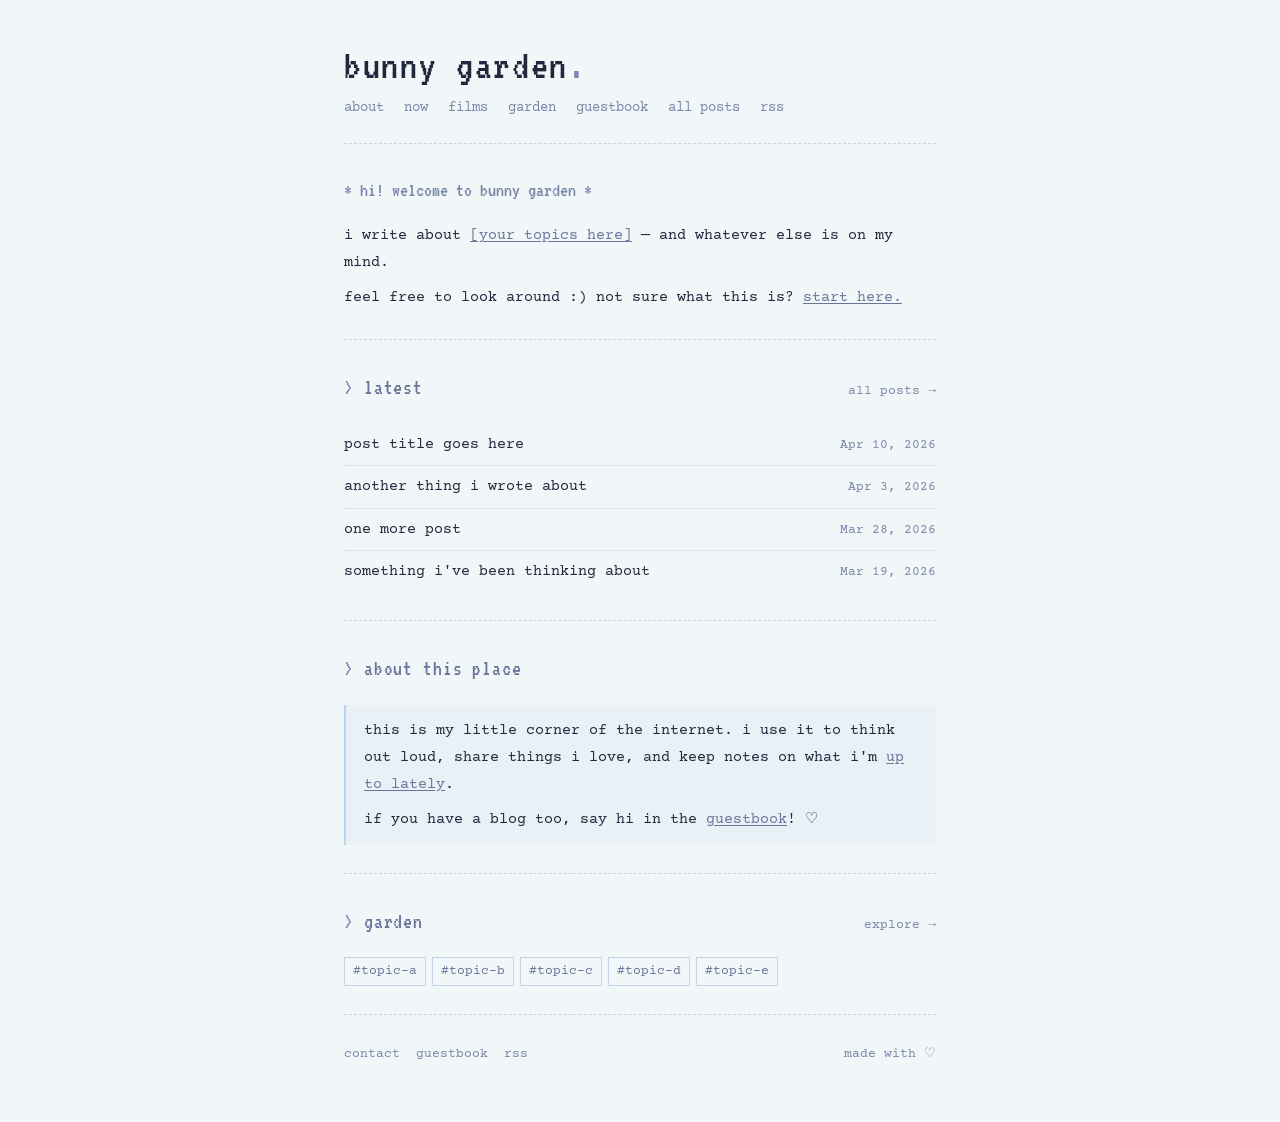
==== index.html @ 33ed7b6c "Add files via upload" ====
<!DOCTYPE html>
<html lang="en">
<head>
  <meta charset="UTF-8">
  <meta name="viewport" content="width=device-width, initial-scale=1.0">
  <title>bunny garden</title>
  <link rel="preconnect" href="https://fonts.googleapis.com">
  <link rel="preconnect" href="https://fonts.gstatic.com" crossorigin>
  <link href="https://fonts.googleapis.com/css2?family=VT323&family=Courier+Prime:ital,wght@0,400;0,700;1,400&display=swap" rel="stylesheet">
  <style>
    :root {
      --bg:       #f1f6f8;
      --dark:     #21273d;
      --slate:    #6a759b;
      --blue:     #b9d4f1;
      --blue-dim: rgba(185,212,241,0.15);
      --purple:   #8c7dc0;
      --muted:    #7a87a8;
      --border:   #c4d6e8;
    }
    *, *::before, *::after { margin: 0; padding: 0; box-sizing: border-box; }
    body {
      background: var(--bg);
      color: var(--dark);
      font-family: 'Courier Prime', 'Courier New', monospace;
      font-size: 15px;
      line-height: 1.8;
    }
    .page { max-width: 640px; margin: 0 auto; padding: 0 1.5rem; }
    a { color: var(--slate); text-underline-offset: 2px; }
    a:hover { color: var(--dark); }
    header { padding: 2.75rem 0 1.375rem; }
    .site-title {
      font-family: 'VT323', monospace;
      font-size: 2.625rem;
      color: var(--dark);
      letter-spacing: 0.04em;
      line-height: 1;
    }
    .site-title a { text-decoration: none; color: inherit; }
    .dot { color: var(--purple); }
    nav { margin-top: 0.625rem; display: flex; flex-wrap: wrap; column-gap: 1.25rem; }
    nav a { font-size: 0.875rem; color: var(--muted); text-decoration: none; }
    nav a:hover { color: var(--dark); text-decoration: underline; }
    nav a.active { color: var(--slate); text-decoration: underline; }
    .rule { border: none; border-top: 1px dashed var(--border); margin: 0; }
    .section { padding: 1.75rem 0; }
    .section-head { display: flex; justify-content: space-between; align-items: baseline; margin-bottom: 1rem; }
    .section-label { font-family: 'VT323', monospace; font-size: 1.375rem; color: var(--slate); letter-spacing: 0.04em; }
    .section-label::before { content: '> '; color: var(--purple); }
    .section-more { font-size: 0.8125rem; color: var(--muted); text-decoration: none; }
    .section-more:hover { color: var(--slate); }
    .post-list { list-style: none; }
    .post-item {
      display: flex;
      justify-content: space-between;
      align-items: baseline;
      gap: 1rem;
      padding: 0.45rem 0;
      border-bottom: 1px dotted var(--border);
    }
    .post-item:last-child { border-bottom: none; }
    .post-title { color: var(--dark); text-decoration: none; font-size: 0.9375rem; }
    .post-title:hover { color: var(--slate); text-decoration: underline; }
    .post-date { font-size: 0.8125rem; color: var(--muted); white-space: nowrap; flex-shrink: 0; }
    .note { border-left: 2px solid var(--blue); padding: 0.75rem 1.125rem; background: var(--blue-dim); font-size: 0.9375rem; }
    .note p + p { margin-top: 0.5rem; }
    .tag-list { display: flex; flex-wrap: wrap; gap: 0.375rem; }
    .tag {
      display: inline-block;
      padding: 0.1rem 0.5rem;
      border: 1px solid var(--border);
      color: var(--slate);
      font-size: 0.8125rem;
      font-family: 'Courier Prime', monospace;
      text-decoration: none;
    }
    .tag:hover { background: var(--blue); color: var(--dark); text-decoration: none; }
    footer {
      padding: 1.75rem 0 3.5rem;
      font-size: 0.8125rem;
      color: var(--muted);
      display: flex;
      justify-content: space-between;
      flex-wrap: wrap;
      gap: 0.5rem;
    }
    .footer-links { display: flex; gap: 1rem; }
    footer a { color: var(--muted); text-decoration: none; }
    footer a:hover { color: var(--dark); }
    @media (max-width: 480px) {
      .site-title { font-size: 2rem; }
      .post-item { flex-direction: column; gap: 0.1rem; }
    }
  </style>
</head>
<body>
  <div class="page">

    <header>
      <div class="site-title"><a href="index.html">bunny garden<span class="dot">.</span></a></div>
      <nav>
        <a href="about.html">about</a>
        <a href="now.html">now</a>
        <a href="films.html">films</a>
        <a href="garden.html">garden</a>
        <a href="guestbook.html">guestbook</a>
        <a href="archive.html">all posts</a>
        <a href="feed.xml">rss</a>
      </nav>
    </header>

    <hr class="rule">

    <div class="section">
      <p style="font-family:'VT323',monospace;font-size:1.25rem;color:var(--muted);margin-bottom:0.875rem;">* hi! welcome to bunny garden *</p>
      <p>i write about <a href="archive.html">[your topics here]</a> — and whatever else is on my mind.</p>
      <p style="margin-top:0.5rem;">feel free to look around :) not sure what this is? <a href="about.html">start here.</a></p>
    </div>

    <hr class="rule">

    <div class="section">
      <div class="section-head">
        <span class="section-label">latest</span>
        <a class="section-more" href="archive.html">all posts &rarr;</a>
      </div>
      <ul class="post-list">
        <li class="post-item">
          <a class="post-title" href="#">post title goes here</a>
          <span class="post-date">Apr 10, 2026</span>
        </li>
        <li class="post-item">
          <a class="post-title" href="#">another thing i wrote about</a>
          <span class="post-date">Apr 3, 2026</span>
        </li>
        <li class="post-item">
          <a class="post-title" href="#">one more post</a>
          <span class="post-date">Mar 28, 2026</span>
        </li>
        <li class="post-item">
          <a class="post-title" href="#">something i've been thinking about</a>
          <span class="post-date">Mar 19, 2026</span>
        </li>
      </ul>
    </div>

    <hr class="rule">

    <div class="section">
      <div class="section-head"><span class="section-label">about this place</span></div>
      <div class="note">
        <p>this is my little corner of the internet. i use it to think out loud, share things i love, and keep notes on what i'm <a href="now.html">up to lately</a>.</p>
        <p>if you have a blog too, say hi in the <a href="guestbook.html">guestbook</a>! &#9825;</p>
      </div>
    </div>

    <hr class="rule">

    <div class="section">
      <div class="section-head">
        <span class="section-label">garden</span>
        <a class="section-more" href="garden.html">explore &rarr;</a>
      </div>
      <div class="tag-list">
        <a class="tag" href="garden.html">#topic-a</a>
        <a class="tag" href="garden.html">#topic-b</a>
        <a class="tag" href="garden.html">#topic-c</a>
        <a class="tag" href="garden.html">#topic-d</a>
        <a class="tag" href="garden.html">#topic-e</a>
      </div>
    </div>

    <hr class="rule">

    <footer>
      <div class="footer-links">
        <a href="mailto:you@email.com">contact</a>
        <a href="guestbook.html">guestbook</a>
        <a href="feed.xml">rss</a>
      </div>
      <span>made with &#9825;</span>
    </footer>

  </div>
</body>
</html>
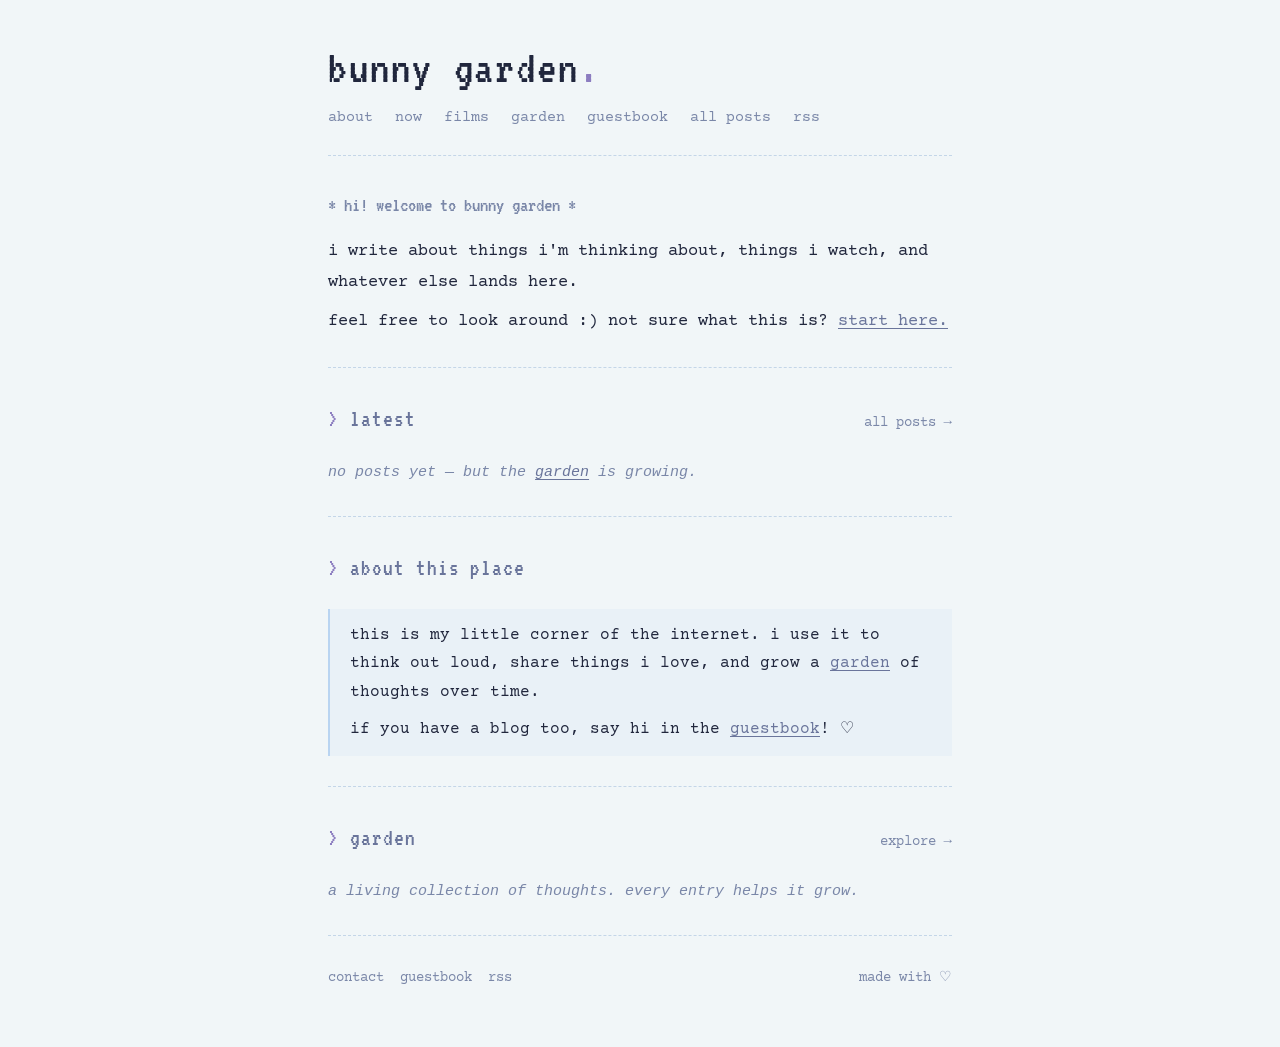
==== commit 1bfede00: "Add files via upload" ====
--- a/index.html
+++ b/index.html
@@ -9,89 +9,43 @@
   <link href="https://fonts.googleapis.com/css2?family=VT323&family=Courier+Prime:ital,wght@0,400;0,700;1,400&display=swap" rel="stylesheet">
   <style>
     :root {
-      --bg:       #f1f6f8;
-      --dark:     #21273d;
-      --slate:    #6a759b;
-      --blue:     #b9d4f1;
-      --blue-dim: rgba(185,212,241,0.15);
-      --purple:   #8c7dc0;
-      --muted:    #7a87a8;
-      --border:   #c4d6e8;
+      --bg: #f1f6f8; --dark: #21273d; --slate: #6a759b; --blue: #b9d4f1;
+      --blue-dim: rgba(185,212,241,0.15); --purple: #8c7dc0; --muted: #7a87a8; --border: #c4d6e8;
     }
     *, *::before, *::after { margin: 0; padding: 0; box-sizing: border-box; }
-    body {
-      background: var(--bg);
-      color: var(--dark);
-      font-family: 'Courier Prime', 'Courier New', monospace;
-      font-size: 15px;
-      line-height: 1.8;
-    }
-    .page { max-width: 640px; margin: 0 auto; padding: 0 1.5rem; }
-    a { color: var(--slate); text-underline-offset: 2px; }
+    body { background: var(--bg); color: var(--dark); font-family: 'Courier Prime', 'Courier New', monospace; font-size: 17px; line-height: 1.8; }
+    .page { max-width: 680px; margin: 0 auto; padding: 0 1.75rem; }
+    a { color: var(--slate); text-underline-offset: 3px; }
     a:hover { color: var(--dark); }
-    header { padding: 2.75rem 0 1.375rem; }
-    .site-title {
-      font-family: 'VT323', monospace;
-      font-size: 2.625rem;
-      color: var(--dark);
-      letter-spacing: 0.04em;
-      line-height: 1;
-    }
+    header { padding: 2.75rem 0 1.5rem; }
+    .site-title { font-family: 'VT323', monospace; font-size: 3rem; color: var(--dark); letter-spacing: 0.04em; line-height: 1; }
     .site-title a { text-decoration: none; color: inherit; }
     .dot { color: var(--purple); }
-    nav { margin-top: 0.625rem; display: flex; flex-wrap: wrap; column-gap: 1.25rem; }
-    nav a { font-size: 0.875rem; color: var(--muted); text-decoration: none; }
+    nav { margin-top: 0.75rem; display: flex; flex-wrap: wrap; column-gap: 1.375rem; }
+    nav a { font-size: 0.9375rem; color: var(--muted); text-decoration: none; }
     nav a:hover { color: var(--dark); text-decoration: underline; }
     nav a.active { color: var(--slate); text-decoration: underline; }
     .rule { border: none; border-top: 1px dashed var(--border); margin: 0; }
-    .section { padding: 1.75rem 0; }
-    .section-head { display: flex; justify-content: space-between; align-items: baseline; margin-bottom: 1rem; }
-    .section-label { font-family: 'VT323', monospace; font-size: 1.375rem; color: var(--slate); letter-spacing: 0.04em; }
+    .section { padding: 1.875rem 0; }
+    .section-head { display: flex; justify-content: space-between; align-items: baseline; margin-bottom: 1.125rem; }
+    .section-label { font-family: 'VT323', monospace; font-size: 1.5rem; color: var(--slate); letter-spacing: 0.04em; }
     .section-label::before { content: '> '; color: var(--purple); }
-    .section-more { font-size: 0.8125rem; color: var(--muted); text-decoration: none; }
+    .section-more { font-size: 0.875rem; color: var(--muted); text-decoration: none; }
     .section-more:hover { color: var(--slate); }
     .post-list { list-style: none; }
-    .post-item {
-      display: flex;
-      justify-content: space-between;
-      align-items: baseline;
-      gap: 1rem;
-      padding: 0.45rem 0;
-      border-bottom: 1px dotted var(--border);
-    }
+    .post-item { display: flex; justify-content: space-between; align-items: baseline; gap: 1rem; padding: 0.5rem 0; border-bottom: 1px dotted var(--border); }
     .post-item:last-child { border-bottom: none; }
-    .post-title { color: var(--dark); text-decoration: none; font-size: 0.9375rem; }
+    .post-title { color: var(--dark); text-decoration: none; font-size: 1rem; }
     .post-title:hover { color: var(--slate); text-decoration: underline; }
-    .post-date { font-size: 0.8125rem; color: var(--muted); white-space: nowrap; flex-shrink: 0; }
-    .note { border-left: 2px solid var(--blue); padding: 0.75rem 1.125rem; background: var(--blue-dim); font-size: 0.9375rem; }
+    .post-date { font-size: 0.875rem; color: var(--muted); white-space: nowrap; flex-shrink: 0; }
+    .note { border-left: 2px solid var(--blue); padding: 0.75rem 1.25rem; background: var(--blue-dim); font-size: 1rem; }
     .note p + p { margin-top: 0.5rem; }
-    .tag-list { display: flex; flex-wrap: wrap; gap: 0.375rem; }
-    .tag {
-      display: inline-block;
-      padding: 0.1rem 0.5rem;
-      border: 1px solid var(--border);
-      color: var(--slate);
-      font-size: 0.8125rem;
-      font-family: 'Courier Prime', monospace;
-      text-decoration: none;
-    }
-    .tag:hover { background: var(--blue); color: var(--dark); text-decoration: none; }
-    footer {
-      padding: 1.75rem 0 3.5rem;
-      font-size: 0.8125rem;
-      color: var(--muted);
-      display: flex;
-      justify-content: space-between;
-      flex-wrap: wrap;
-      gap: 0.5rem;
-    }
+    footer { padding: 1.875rem 0 3.5rem; font-size: 0.875rem; color: var(--muted); display: flex; justify-content: space-between; flex-wrap: wrap; gap: 0.5rem; }
     .footer-links { display: flex; gap: 1rem; }
     footer a { color: var(--muted); text-decoration: none; }
     footer a:hover { color: var(--dark); }
-    @media (max-width: 480px) {
-      .site-title { font-size: 2rem; }
-      .post-item { flex-direction: column; gap: 0.1rem; }
-    }
+    .empty-msg { font-size: 0.9375rem; color: var(--muted); font-style: italic; }
+    @media (max-width: 500px) { .site-title { font-size: 2.25rem; } .post-item { flex-direction: column; gap: 0.1rem; } }
   </style>
 </head>
 <body>
@@ -113,8 +67,8 @@
     <hr class="rule">
 
     <div class="section">
-      <p style="font-family:'VT323',monospace;font-size:1.25rem;color:var(--muted);margin-bottom:0.875rem;">* hi! welcome to bunny garden *</p>
-      <p>i write about <a href="archive.html">[your topics here]</a> — and whatever else is on my mind.</p>
+      <p style="font-family:'VT323',monospace;font-size:1.3rem;color:var(--muted);margin-bottom:0.875rem;">* hi! welcome to bunny garden *</p>
+      <p>i write about things i'm thinking about, things i watch, and whatever else lands here.</p>
       <p style="margin-top:0.5rem;">feel free to look around :) not sure what this is? <a href="about.html">start here.</a></p>
     </div>
 
@@ -125,24 +79,7 @@
         <span class="section-label">latest</span>
         <a class="section-more" href="archive.html">all posts &rarr;</a>
       </div>
-      <ul class="post-list">
-        <li class="post-item">
-          <a class="post-title" href="#">post title goes here</a>
-          <span class="post-date">Apr 10, 2026</span>
-        </li>
-        <li class="post-item">
-          <a class="post-title" href="#">another thing i wrote about</a>
-          <span class="post-date">Apr 3, 2026</span>
-        </li>
-        <li class="post-item">
-          <a class="post-title" href="#">one more post</a>
-          <span class="post-date">Mar 28, 2026</span>
-        </li>
-        <li class="post-item">
-          <a class="post-title" href="#">something i've been thinking about</a>
-          <span class="post-date">Mar 19, 2026</span>
-        </li>
-      </ul>
+      <ul class="post-list" id="latest-posts"></ul>
     </div>
 
     <hr class="rule">
@@ -150,7 +87,7 @@
     <div class="section">
       <div class="section-head"><span class="section-label">about this place</span></div>
       <div class="note">
-        <p>this is my little corner of the internet. i use it to think out loud, share things i love, and keep notes on what i'm <a href="now.html">up to lately</a>.</p>
+        <p>this is my little corner of the internet. i use it to think out loud, share things i love, and grow a <a href="garden.html">garden</a> of thoughts over time.</p>
         <p>if you have a blog too, say hi in the <a href="guestbook.html">guestbook</a>! &#9825;</p>
       </div>
     </div>
@@ -162,13 +99,7 @@
         <span class="section-label">garden</span>
         <a class="section-more" href="garden.html">explore &rarr;</a>
       </div>
-      <div class="tag-list">
-        <a class="tag" href="garden.html">#topic-a</a>
-        <a class="tag" href="garden.html">#topic-b</a>
-        <a class="tag" href="garden.html">#topic-c</a>
-        <a class="tag" href="garden.html">#topic-d</a>
-        <a class="tag" href="garden.html">#topic-e</a>
-      </div>
+      <p style="font-size:0.9375rem;color:var(--muted);font-style:italic;">a living collection of thoughts. every entry helps it grow.</p>
     </div>
 
     <hr class="rule">
@@ -183,5 +114,24 @@
     </footer>
 
   </div>
+
+  <!-- posts are loaded automatically from posts.js — no need to edit this file! -->
+  <script src="posts.js"></script>
+  <script>
+    var list = document.getElementById('latest-posts');
+    if (!posts || posts.length === 0) {
+      list.innerHTML = '<p class="empty-msg">no posts yet — but the <a href="garden.html">garden</a> is growing.</p>';
+    } else {
+      var html = '';
+      var show = posts.slice(0, 4);
+      show.forEach(function(p) {
+        html += '<li class="post-item">';
+        html += '<a class="post-title" href="posts/' + p.slug + '.html">' + p.title + '</a>';
+        html += '<span class="post-date">' + p.date + '</span>';
+        html += '</li>';
+      });
+      list.innerHTML = html;
+    }
+  </script>
 </body>
 </html>
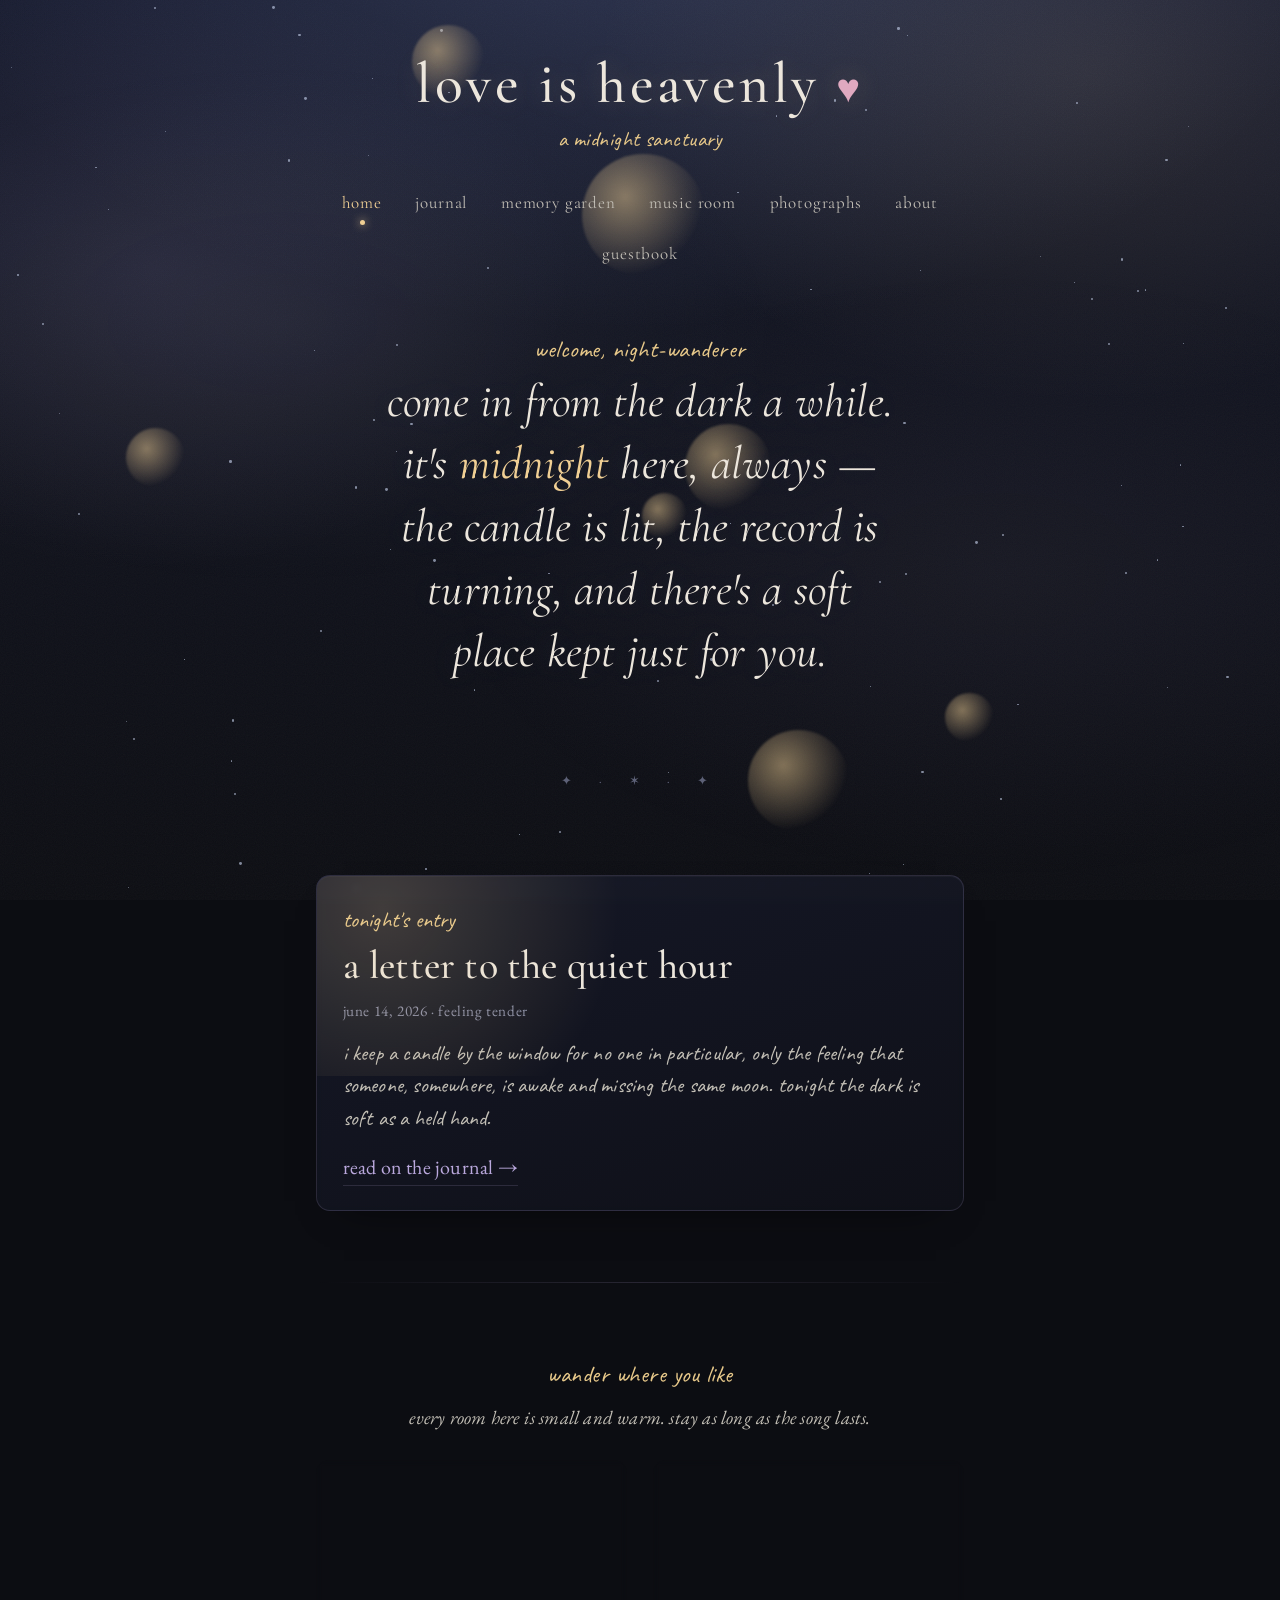
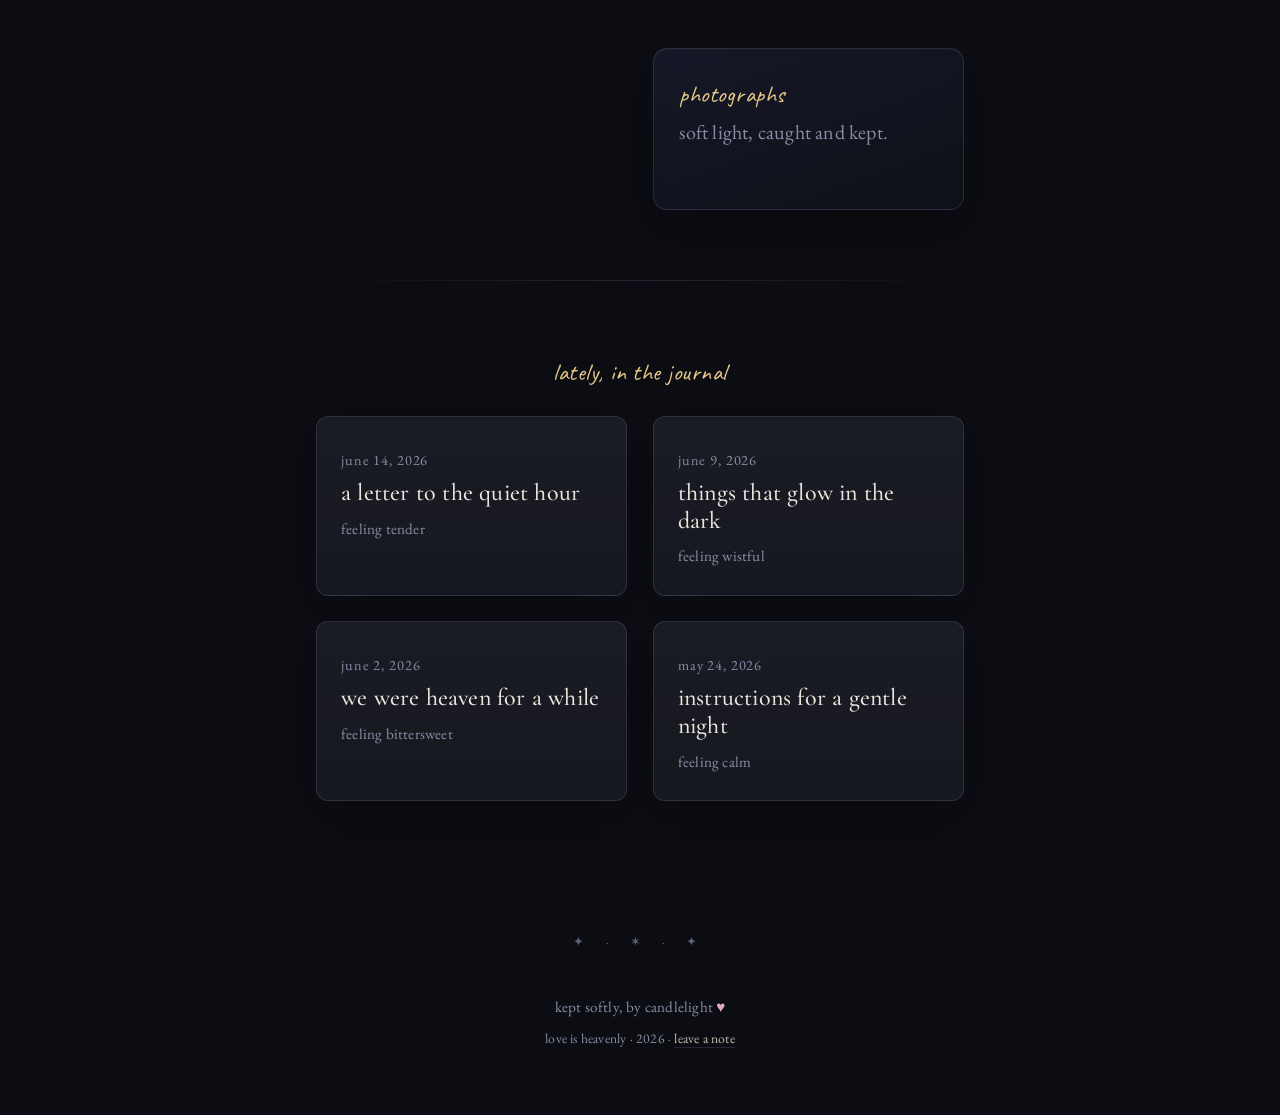
==== commit 43101f4f: "Build 'love is heavenly' — a candlelit midnight sanctuary Redesign the site into a cozy, dreamlike p" ====
--- a/index.html
+++ b/index.html
@@ -3,135 +3,75 @@
 <head>
   <meta charset="UTF-8">
   <meta name="viewport" content="width=device-width, initial-scale=1.0">
-  <title>bunny garden</title>
+  <title>love is heavenly — a midnight sanctuary</title>
+  <meta name="description" content="a cozy, candlelit personal sanctuary for writing, memory, music, and quiet midnight reflection.">
+  <meta name="color-scheme" content="dark">
   <link rel="preconnect" href="https://fonts.googleapis.com">
   <link rel="preconnect" href="https://fonts.gstatic.com" crossorigin>
-  <link href="https://fonts.googleapis.com/css2?family=VT323&family=Courier+Prime:ital,wght@0,400;0,700;1,400&display=swap" rel="stylesheet">
-  <style>
-    :root {
-      --bg: #f1f6f8; --dark: #21273d; --slate: #6a759b; --blue: #b9d4f1;
-      --blue-dim: rgba(185,212,241,0.15); --purple: #8c7dc0; --muted: #7a87a8; --border: #c4d6e8;
-    }
-    *, *::before, *::after { margin: 0; padding: 0; box-sizing: border-box; }
-    body { background: var(--bg); color: var(--dark); font-family: 'Courier Prime', 'Courier New', monospace; font-size: 17px; line-height: 1.8; }
-    .page { max-width: 680px; margin: 0 auto; padding: 0 1.75rem; }
-    a { color: var(--slate); text-underline-offset: 3px; }
-    a:hover { color: var(--dark); }
-    header { padding: 2.75rem 0 1.5rem; }
-    .site-title { font-family: 'VT323', monospace; font-size: 3rem; color: var(--dark); letter-spacing: 0.04em; line-height: 1; }
-    .site-title a { text-decoration: none; color: inherit; }
-    .dot { color: var(--purple); }
-    nav { margin-top: 0.75rem; display: flex; flex-wrap: wrap; column-gap: 1.375rem; }
-    nav a { font-size: 0.9375rem; color: var(--muted); text-decoration: none; }
-    nav a:hover { color: var(--dark); text-decoration: underline; }
-    nav a.active { color: var(--slate); text-decoration: underline; }
-    .rule { border: none; border-top: 1px dashed var(--border); margin: 0; }
-    .section { padding: 1.875rem 0; }
-    .section-head { display: flex; justify-content: space-between; align-items: baseline; margin-bottom: 1.125rem; }
-    .section-label { font-family: 'VT323', monospace; font-size: 1.5rem; color: var(--slate); letter-spacing: 0.04em; }
-    .section-label::before { content: '> '; color: var(--purple); }
-    .section-more { font-size: 0.875rem; color: var(--muted); text-decoration: none; }
-    .section-more:hover { color: var(--slate); }
-    .post-list { list-style: none; }
-    .post-item { display: flex; justify-content: space-between; align-items: baseline; gap: 1rem; padding: 0.5rem 0; border-bottom: 1px dotted var(--border); }
-    .post-item:last-child { border-bottom: none; }
-    .post-title { color: var(--dark); text-decoration: none; font-size: 1rem; }
-    .post-title:hover { color: var(--slate); text-decoration: underline; }
-    .post-date { font-size: 0.875rem; color: var(--muted); white-space: nowrap; flex-shrink: 0; }
-    .note { border-left: 2px solid var(--blue); padding: 0.75rem 1.25rem; background: var(--blue-dim); font-size: 1rem; }
-    .note p + p { margin-top: 0.5rem; }
-    footer { padding: 1.875rem 0 3.5rem; font-size: 0.875rem; color: var(--muted); display: flex; justify-content: space-between; flex-wrap: wrap; gap: 0.5rem; }
-    .footer-links { display: flex; gap: 1rem; }
-    footer a { color: var(--muted); text-decoration: none; }
-    footer a:hover { color: var(--dark); }
-    .empty-msg { font-size: 0.9375rem; color: var(--muted); font-style: italic; }
-    @media (max-width: 500px) { .site-title { font-size: 2.25rem; } .post-item { flex-direction: column; gap: 0.1rem; } }
-  </style>
+  <link href="https://fonts.googleapis.com/css2?family=Cormorant+Garamond:ital,wght@0,400;0,500;1,400;1,500&family=EB+Garamond:ital@0;1&family=Caveat:wght@400;600&display=swap" rel="stylesheet">
+  <link rel="stylesheet" href="assets/heavenly.css">
 </head>
 <body>
-  <div class="page">
+  <a class="skip-link" href="#main">skip to content</a>
+  <header class="shell site-header" data-chrome="header"></header>
 
-    <header>
-      <div class="site-title"><a href="index.html">bunny garden<span class="dot">.</span></a></div>
-      <nav>
-        <a href="about.html">about</a>
-        <a href="now.html">now</a>
-        <a href="films.html">films</a>
-        <a href="garden.html">garden</a>
-        <a href="guestbook.html">guestbook</a>
-        <a href="archive.html">all posts</a>
-        <a href="feed.xml">rss</a>
+  <main id="main" class="shell">
+
+    <section class="hero section">
+      <p class="eyebrow">welcome, night-wanderer</p>
+      <p class="welcome">
+        come in from the dark a while. it's <em>midnight</em> here, always —
+        the candle is lit, the record is turning, and there's a soft place
+        kept just for you.
+      </p>
+    </section>
+
+    <div class="divider-star" aria-hidden="true"></div>
+
+    <section class="section">
+      <div id="featured-entry"></div>
+    </section>
+
+    <div class="divider" aria-hidden="true"></div>
+
+    <section class="section">
+      <p class="eyebrow center">wander where you like</p>
+      <p class="lede center" style="margin:0.4rem auto 1.6rem;max-width:34rem;">
+        every room here is small and warm. stay as long as the song lasts.
+      </p>
+      <nav class="journal-grid" aria-label="rooms of the sanctuary">
+        <a class="card" href="journal.html" style="text-decoration:none;">
+          <div class="eyebrow">the journal</div>
+          <p class="muted">handwritten nights, tagged by feeling.</p>
+        </a>
+        <a class="card" href="garden.html" style="text-decoration:none;">
+          <div class="eyebrow">memory garden</div>
+          <p class="muted">keepsakes that glow when you hold them.</p>
+        </a>
+        <a class="card" href="music.html" style="text-decoration:none;">
+          <div class="eyebrow">music room</div>
+          <p class="muted">favorite songs, spinning on the shelf.</p>
+        </a>
+        <a class="card" href="gallery.html" style="text-decoration:none;">
+          <div class="eyebrow">photographs</div>
+          <p class="muted">soft light, caught and kept.</p>
+        </a>
       </nav>
-    </header>
+    </section>
 
-    <hr class="rule">
+    <div class="divider" aria-hidden="true"></div>
 
-    <div class="section">
-      <p style="font-family:'VT323',monospace;font-size:1.3rem;color:var(--muted);margin-bottom:0.875rem;">* hi! welcome to bunny garden *</p>
-      <p>i write about things i'm thinking about, things i watch, and whatever else lands here.</p>
-      <p style="margin-top:0.5rem;">feel free to look around :) not sure what this is? <a href="about.html">start here.</a></p>
-    </div>
+    <section class="section">
+      <p class="eyebrow center">lately, in the journal</p>
+      <div id="recent-entries" class="journal-grid" style="margin-top:1.4rem;"></div>
+    </section>
 
-    <hr class="rule">
+  </main>
 
-    <div class="section">
-      <div class="section-head">
-        <span class="section-label">latest</span>
-        <a class="section-more" href="archive.html">all posts &rarr;</a>
-      </div>
-      <ul class="post-list" id="latest-posts"></ul>
-    </div>
+  <footer class="shell site-footer" data-chrome="footer"></footer>
 
-    <hr class="rule">
-
-    <div class="section">
-      <div class="section-head"><span class="section-label">about this place</span></div>
-      <div class="note">
-        <p>this is my little corner of the internet. i use it to think out loud, share things i love, and grow a <a href="garden.html">garden</a> of thoughts over time.</p>
-        <p>if you have a blog too, say hi in the <a href="guestbook.html">guestbook</a>! &#9825;</p>
-      </div>
-    </div>
-
-    <hr class="rule">
-
-    <div class="section">
-      <div class="section-head">
-        <span class="section-label">garden</span>
-        <a class="section-more" href="garden.html">explore &rarr;</a>
-      </div>
-      <p style="font-size:0.9375rem;color:var(--muted);font-style:italic;">a living collection of thoughts. every entry helps it grow.</p>
-    </div>
-
-    <hr class="rule">
-
-    <footer>
-      <div class="footer-links">
-        <a href="mailto:you@email.com">contact</a>
-        <a href="guestbook.html">guestbook</a>
-        <a href="feed.xml">rss</a>
-      </div>
-      <span>made with &#9825;</span>
-    </footer>
-
-  </div>
-
-  <!-- posts are loaded automatically from posts.js — no need to edit this file! -->
-  <script src="posts.js"></script>
-  <script>
-    var list = document.getElementById('latest-posts');
-    if (!posts || posts.length === 0) {
-      list.innerHTML = '<p class="empty-msg">no posts yet — but the <a href="garden.html">garden</a> is growing.</p>';
-    } else {
-      var html = '';
-      var show = posts.slice(0, 4);
-      show.forEach(function(p) {
-        html += '<li class="post-item">';
-        html += '<a class="post-title" href="posts/' + p.slug + '.html">' + p.title + '</a>';
-        html += '<span class="post-date">' + p.date + '</span>';
-        html += '</li>';
-      });
-      list.innerHTML = html;
-    }
-  </script>
+  <script src="assets/atmosphere.js"></script>
+  <script src="content/journal.js"></script>
+  <script src="assets/render.js"></script>
 </body>
 </html>
--- a/assets/heavenly.css
+++ b/assets/heavenly.css
@@ -0,0 +1,613 @@
+/* ════════════════════════════════════════════════════════════════
+   love is heavenly — shared stylesheet
+   a cozy, candlelit, dreamlike sanctuary
+   one file styles every page. colors live in :root below.
+   ════════════════════════════════════════════════════════════════ */
+
+:root {
+  /* — the palette of midnight — */
+  --charcoal:    #0c0d12;   /* deepest dark, the room at midnight */
+  --charcoal-2:  #12141d;   /* panels, cards */
+  --navy:        #161a2e;   /* moonlit navy */
+  --navy-2:      #1d2238;   /* raised navy */
+  --mist:        #232a45;   /* soft borders, mist */
+
+  --moonlight:   #cdd8f3;   /* pale blue-white light */
+  --candle:      #f0cf94;   /* warm candle glow */
+  --candle-soft: #e8c98a;
+  --rose:        #e0a9c0;   /* dusty romantic pink */
+  --lavender:    #bba9de;   /* gentle violet */
+
+  --cream:       #ece6dc;   /* primary text — warm, readable */
+  --cream-dim:   #c3bfb6;   /* secondary text */
+  --muted:       #8a8ea6;   /* tertiary / captions */
+  --faint:       #5d6177;   /* faintest labels */
+
+  --line:        rgba(187,169,222,0.16);
+  --line-soft:   rgba(205,216,243,0.08);
+
+  --glow-candle: rgba(240,207,148,0.20);
+  --glow-moon:   rgba(157,180,240,0.16);
+
+  --serif:  'Cormorant Garamond', 'Hoefler Text', Georgia, serif;
+  --body:   'EB Garamond', Georgia, 'Times New Roman', serif;
+  --script: 'Caveat', 'Segoe Script', cursive;
+
+  --measure: 44rem;
+}
+
+*, *::before, *::after { margin: 0; padding: 0; box-sizing: border-box; }
+
+html { scroll-behavior: smooth; }
+
+body {
+  background: var(--charcoal);
+  color: var(--cream);
+  font-family: var(--body);
+  font-size: 20px;
+  line-height: 1.75;
+  letter-spacing: 0.01em;
+  min-height: 100vh;
+  position: relative;
+  overflow-x: hidden;
+  -webkit-font-smoothing: antialiased;
+}
+
+/* ── layered atmospheric background ───────────────────────────── */
+/* fixed layers sit behind everything; pointer-events none so they
+   never interfere with reading or clicking. */
+.sky {
+  position: fixed;
+  inset: 0;
+  z-index: -3;
+  pointer-events: none;
+  background:
+    radial-gradient(1200px 700px at 50% -10%, var(--glow-moon), transparent 60%),
+    radial-gradient(900px 600px at 85% 8%, rgba(240,207,148,0.10), transparent 55%),
+    radial-gradient(700px 500px at 12% 30%, rgba(187,169,222,0.10), transparent 60%),
+    linear-gradient(180deg, var(--navy) 0%, #10121d 45%, var(--charcoal) 100%);
+  background-attachment: fixed;
+}
+
+/* slow drifting mist made of two soft gradient sheets */
+.mist {
+  position: fixed;
+  inset: -20%;
+  z-index: -2;
+  pointer-events: none;
+  background:
+    radial-gradient(40% 30% at 30% 40%, rgba(205,216,243,0.05), transparent 70%),
+    radial-gradient(45% 35% at 70% 60%, rgba(187,169,222,0.05), transparent 70%);
+  animation: drift 60s ease-in-out infinite alternate;
+}
+
+@keyframes drift {
+  from { transform: translate3d(-2%, -1%, 0) scale(1.05); }
+  to   { transform: translate3d(3%, 2%, 0) scale(1.12); }
+}
+
+/* gentle film grain via svg noise */
+.grain {
+  position: fixed;
+  inset: 0;
+  z-index: -1;
+  pointer-events: none;
+  opacity: 0.04;
+  background-image: url("data:image/svg+xml,%3Csvg xmlns='http://www.w3.org/2000/svg' width='160' height='160'%3E%3Cfilter id='n'%3E%3CfeTurbulence type='fractalNoise' baseFrequency='0.9' numOctaves='2' stitchTiles='stitch'/%3E%3C/filter%3E%3Crect width='100%25' height='100%25' filter='url(%23n)'/%3E%3C/svg%3E");
+  mix-blend-mode: screen;
+}
+
+/* the star + floating-light field is generated by atmosphere.js */
+.starfield { position: fixed; inset: 0; z-index: -1; pointer-events: none; overflow: hidden; }
+.star {
+  position: absolute;
+  border-radius: 50%;
+  background: var(--moonlight);
+  opacity: 0.6;
+  animation: twinkle var(--tw, 6s) ease-in-out infinite;
+}
+@keyframes twinkle {
+  0%, 100% { opacity: 0.15; transform: scale(0.8); }
+  50%      { opacity: 0.85; transform: scale(1.2); }
+}
+.orb {
+  position: absolute;
+  border-radius: 50%;
+  background: radial-gradient(circle at 35% 35%, var(--candle), rgba(240,207,148,0) 70%);
+  filter: blur(1px);
+  opacity: 0.5;
+  animation: float var(--fl, 22s) ease-in-out infinite alternate;
+}
+@keyframes float {
+  from { transform: translateY(0) translateX(0); }
+  to   { transform: translateY(-40px) translateX(18px); }
+}
+
+/* ── layout shell ─────────────────────────────────────────────── */
+.shell { max-width: var(--measure); margin: 0 auto; padding: 0 1.75rem; }
+.wide  { max-width: 64rem; }
+
+/* ── site header / nav ────────────────────────────────────────── */
+.site-header { padding: 3.5rem 0 1rem; text-align: center; }
+.brand {
+  display: inline-block;
+  font-family: var(--serif);
+  font-weight: 500;
+  font-size: clamp(2.4rem, 6vw, 3.6rem);
+  letter-spacing: 0.06em;
+  color: var(--cream);
+  text-decoration: none;
+  line-height: 1;
+  text-shadow: 0 0 28px var(--glow-candle);
+}
+.brand .heart { color: var(--rose); font-size: 0.7em; }
+.tagline {
+  font-family: var(--script);
+  font-size: 1.35rem;
+  color: var(--candle-soft);
+  margin-top: 0.4rem;
+  letter-spacing: 0.02em;
+}
+
+.nav {
+  margin-top: 1.6rem;
+  display: flex;
+  justify-content: center;
+  flex-wrap: wrap;
+  gap: 0.25rem 0.4rem;
+}
+.nav a {
+  font-family: var(--serif);
+  font-size: 1.06rem;
+  letter-spacing: 0.05em;
+  color: var(--cream-dim);
+  text-decoration: none;
+  padding: 0.3rem 0.85rem;
+  border-radius: 999px;
+  transition: color 0.5s ease, background 0.5s ease;
+}
+.nav a:hover, .nav a:focus-visible { color: var(--candle); background: rgba(240,207,148,0.07); }
+.nav a[aria-current="page"] { color: var(--candle); }
+.nav a[aria-current="page"]::after {
+  content: '';
+  display: block;
+  margin: 0.15rem auto 0;
+  width: 5px; height: 5px;
+  border-radius: 50%;
+  background: var(--candle);
+  box-shadow: 0 0 8px var(--candle);
+}
+
+.divider {
+  border: none;
+  height: 1px;
+  background: linear-gradient(90deg, transparent, var(--line), transparent);
+  margin: 2rem 0;
+}
+.divider-star { text-align: center; color: var(--faint); margin: 2.5rem 0; letter-spacing: 0.6em; }
+.divider-star::before { content: '✦  ·  ✶  ·  ✦'; font-size: 0.8rem; }
+
+/* ── typography helpers ───────────────────────────────────────── */
+.eyebrow {
+  font-family: var(--script);
+  font-size: 1.5rem;
+  color: var(--candle-soft);
+  letter-spacing: 0.02em;
+}
+h1, h2, h3 { font-family: var(--serif); font-weight: 500; line-height: 1.15; color: var(--cream); }
+.page-title {
+  font-size: clamp(2.2rem, 5.5vw, 3.2rem);
+  letter-spacing: 0.02em;
+  margin: 0.2rem 0 0.6rem;
+  text-shadow: 0 0 24px var(--glow-moon);
+}
+.section-title {
+  font-size: clamp(1.7rem, 4vw, 2.2rem);
+  letter-spacing: 0.02em;
+  margin-bottom: 0.4rem;
+}
+.lede { font-size: 1.18rem; color: var(--cream-dim); font-style: italic; }
+.prose p { margin-bottom: 1.1rem; }
+.prose p:last-child { margin-bottom: 0; }
+.center { text-align: center; }
+.script { font-family: var(--script); color: var(--candle-soft); }
+.muted { color: var(--muted); }
+
+a.link { color: var(--lavender); text-decoration: none; border-bottom: 1px solid var(--line); transition: color 0.4s, border-color 0.4s; }
+a.link:hover { color: var(--candle); border-color: var(--candle); }
+
+/* ── intro / hero ─────────────────────────────────────────────── */
+.hero { text-align: center; padding: 1.5rem 0 1rem; }
+.hero .welcome {
+  font-family: var(--serif);
+  font-size: clamp(1.8rem, 5vw, 2.9rem);
+  font-style: italic;
+  color: var(--cream);
+  line-height: 1.35;
+  max-width: 32rem;
+  margin: 0 auto;
+  text-shadow: 0 0 30px var(--glow-moon);
+}
+.hero .welcome em { color: var(--candle); font-style: italic; }
+
+/* ── generic glass card ───────────────────────────────────────── */
+.card {
+  background: linear-gradient(160deg, rgba(29,34,56,0.55), rgba(18,20,29,0.55));
+  border: 1px solid var(--line);
+  border-radius: 14px;
+  padding: 1.5rem 1.6rem;
+  backdrop-filter: blur(3px);
+  box-shadow: 0 18px 40px -28px rgba(0,0,0,0.8), inset 0 1px 0 rgba(255,255,255,0.03);
+}
+
+/* ── featured entry (home) ────────────────────────────────────── */
+.featured {
+  position: relative;
+  overflow: hidden;
+}
+.featured::before {
+  content: '';
+  position: absolute;
+  inset: -40% 40% 40% -40%;
+  background: radial-gradient(circle, var(--glow-candle), transparent 65%);
+  pointer-events: none;
+}
+.featured .kicker { font-family: var(--script); color: var(--candle-soft); font-size: 1.4rem; }
+.featured h2 { font-size: clamp(1.8rem, 4.5vw, 2.5rem); margin: 0.2rem 0 0.6rem; }
+.featured .meta { color: var(--muted); font-size: 0.95rem; letter-spacing: 0.04em; margin-bottom: 0.8rem; }
+.featured .excerpt { color: var(--cream-dim); font-size: 1.12rem; }
+.featured .more { display: inline-block; margin-top: 1rem; }
+
+/* ── journal cards ────────────────────────────────────────────── */
+.journal-grid { display: grid; gap: 1.6rem; grid-template-columns: repeat(auto-fill, minmax(280px, 1fr)); }
+.note-card {
+  position: relative;
+  background:
+    linear-gradient(180deg, rgba(236,230,220,0.04), rgba(236,230,220,0.015)),
+    var(--charcoal-2);
+  border: 1px solid var(--line);
+  border-radius: 12px;
+  padding: 1.5rem 1.5rem 1.4rem;
+  transition: transform 0.6s ease, box-shadow 0.6s ease, border-color 0.6s ease;
+  box-shadow: 0 14px 34px -26px rgba(0,0,0,0.85);
+}
+.note-card:hover {
+  transform: translateY(-4px);
+  border-color: rgba(240,207,148,0.3);
+  box-shadow: 0 22px 46px -26px rgba(0,0,0,0.9), 0 0 36px -18px var(--glow-candle);
+}
+.note-card .date { font-size: 0.9rem; color: var(--muted); letter-spacing: 0.06em; text-transform: lowercase; }
+.note-card h3 { font-size: 1.5rem; margin: 0.3rem 0 0.5rem; }
+.note-card h3 a { color: var(--cream); text-decoration: none; }
+.note-card h3 a:hover { color: var(--candle); }
+.note-card .hand { font-family: var(--script); font-size: 1.3rem; color: var(--cream-dim); line-height: 1.4; }
+.note-card .excerpt { color: var(--cream-dim); font-size: 1.04rem; margin-top: 0.2rem; }
+
+.tags { display: flex; flex-wrap: wrap; gap: 0.4rem; margin-top: 1rem; }
+.tag {
+  font-family: var(--serif);
+  font-size: 0.85rem;
+  letter-spacing: 0.05em;
+  color: var(--lavender);
+  border: 1px solid var(--line);
+  border-radius: 999px;
+  padding: 0.1rem 0.7rem;
+}
+.mood {
+  position: absolute;
+  top: 1.1rem; right: 1.2rem;
+  font-size: 0.85rem;
+  color: var(--candle-soft);
+  font-family: var(--script);
+  display: inline-flex;
+  align-items: center;
+  gap: 0.3rem;
+}
+.mood .dot { width: 9px; height: 9px; border-radius: 50%; background: var(--candle); box-shadow: 0 0 10px var(--candle); }
+
+/* ── memory garden ────────────────────────────────────────────── */
+.garden-field {
+  display: grid;
+  gap: 2rem 1.2rem;
+  grid-template-columns: repeat(auto-fill, minmax(150px, 1fr));
+  padding: 1rem 0 2rem;
+}
+.memory {
+  background: none;
+  border: none;
+  cursor: pointer;
+  text-align: center;
+  color: inherit;
+  font: inherit;
+  display: flex;
+  flex-direction: column;
+  align-items: center;
+  gap: 0.6rem;
+  padding: 0.5rem;
+  border-radius: 12px;
+  transition: transform 0.6s ease;
+}
+.memory:hover, .memory:focus-visible { transform: translateY(-6px); outline: none; }
+.bloom {
+  width: 86px; height: 86px;
+  border-radius: 50%;
+  display: grid;
+  place-items: center;
+  font-size: 2rem;
+  position: relative;
+  background: radial-gradient(circle at 50% 45%, rgba(240,207,148,0.25), rgba(187,169,222,0.10) 60%, transparent 75%);
+  animation: pulse var(--ps, 5s) ease-in-out infinite;
+}
+.bloom::after {
+  content: '';
+  position: absolute; inset: -30%;
+  border-radius: 50%;
+  background: radial-gradient(circle, var(--glow-candle), transparent 65%);
+  z-index: -1;
+}
+@keyframes pulse {
+  0%, 100% { transform: scale(0.96); filter: brightness(0.95); }
+  50%      { transform: scale(1.04); filter: brightness(1.12); }
+}
+.memory .label { font-family: var(--script); font-size: 1.25rem; color: var(--cream-dim); }
+.memory .when { font-size: 0.78rem; color: var(--muted); letter-spacing: 0.05em; }
+
+/* ── music room — records on shelves ──────────────────────────── */
+.shelf { margin: 2rem 0 1rem; }
+.shelf-label { font-family: var(--script); font-size: 1.6rem; color: var(--candle-soft); margin-bottom: 0.4rem; }
+.records {
+  display: grid;
+  gap: 1.8rem 1.4rem;
+  grid-template-columns: repeat(auto-fill, minmax(160px, 1fr));
+  padding-bottom: 1.2rem;
+  border-bottom: 1px solid var(--line-soft);
+}
+.record { text-align: center; }
+.record .disc {
+  position: relative;
+  width: 100%;
+  aspect-ratio: 1;
+  border-radius: 50%;
+  background:
+    repeating-radial-gradient(circle at 50% 50%, #15161e 0 2px, #0c0d12 2px 4px);
+  display: grid;
+  place-items: center;
+  box-shadow: 0 14px 30px -20px #000, inset 0 0 40px rgba(0,0,0,0.7);
+  transition: transform 0.8s ease;
+}
+.record:hover .disc { transform: rotate(18deg); }
+.record .disc::before {
+  content: '';
+  position: absolute;
+  width: 38%; height: 38%;
+  border-radius: 50%;
+  background: radial-gradient(circle at 35% 35%, var(--candle), var(--rose) 60%, var(--lavender));
+}
+.record .disc::after {
+  content: '';
+  position: absolute;
+  width: 7%; height: 7%;
+  border-radius: 50%;
+  background: var(--charcoal);
+  z-index: 2;
+}
+.record .title { font-family: var(--serif); font-size: 1.18rem; margin-top: 0.7rem; color: var(--cream); }
+.record .artist { font-size: 0.95rem; color: var(--muted); font-style: italic; }
+.record a { text-decoration: none; color: inherit; display: block; }
+.record a:hover .title { color: var(--candle); }
+
+.embeds { display: grid; gap: 1.4rem; margin-top: 1.5rem; }
+.embeds iframe { width: 100%; border: 1px solid var(--line); border-radius: 12px; display: block; }
+
+/* ── photo gallery ────────────────────────────────────────────── */
+.gallery {
+  columns: 3 240px;
+  column-gap: 1rem;
+}
+.gallery figure {
+  break-inside: avoid;
+  margin: 0 0 1rem;
+  position: relative;
+  border-radius: 12px;
+  overflow: hidden;
+  border: 1px solid var(--line);
+  cursor: pointer;
+  background: var(--charcoal-2);
+}
+.gallery img, .gallery .ph {
+  width: 100%;
+  display: block;
+  transition: transform 1.2s ease, filter 1.2s ease;
+  filter: saturate(0.9) brightness(0.92);
+}
+.gallery figure:hover img, .gallery figure:hover .ph { transform: scale(1.05); filter: saturate(1) brightness(1); }
+.gallery figcaption {
+  position: absolute;
+  left: 0; right: 0; bottom: 0;
+  padding: 1.4rem 1rem 0.7rem;
+  font-family: var(--script);
+  font-size: 1.15rem;
+  color: var(--cream);
+  background: linear-gradient(transparent, rgba(8,9,13,0.85));
+  opacity: 0;
+  transition: opacity 0.7s ease;
+}
+.gallery figure:hover figcaption, .gallery figure:focus-within figcaption { opacity: 1; }
+
+/* soft gradient placeholder "photo" */
+.ph { aspect-ratio: 4/5; background-size: cover; }
+
+/* lightbox */
+.lightbox {
+  position: fixed; inset: 0; z-index: 100;
+  display: flex; align-items: center; justify-content: center;
+  flex-direction: column;
+  background: rgba(6,7,11,0.92);
+  backdrop-filter: blur(6px);
+  opacity: 0; visibility: hidden;
+  transition: opacity 0.6s ease, visibility 0.6s ease;
+  padding: 2rem;
+}
+.lightbox.open { opacity: 1; visibility: visible; }
+.lightbox img, .lightbox .ph {
+  max-width: min(90vw, 820px);
+  max-height: 78vh;
+  border-radius: 12px;
+  border: 1px solid var(--line);
+  box-shadow: 0 30px 80px -30px #000;
+  transform: scale(0.96);
+  transition: transform 0.6s ease;
+}
+.lightbox.open img, .lightbox.open .ph { transform: scale(1); }
+.lightbox .cap { margin-top: 1rem; font-family: var(--script); font-size: 1.3rem; color: var(--candle-soft); text-align: center; }
+.lightbox .close {
+  position: absolute; top: 1.2rem; right: 1.6rem;
+  background: none; border: none; color: var(--cream-dim);
+  font-family: var(--serif); font-size: 2rem; cursor: pointer; line-height: 1;
+}
+.lightbox .close:hover { color: var(--candle); }
+
+/* ── modal (memory keepsake) ──────────────────────────────────── */
+.modal {
+  position: fixed; inset: 0; z-index: 100;
+  display: flex; align-items: center; justify-content: center;
+  background: rgba(6,7,11,0.9);
+  backdrop-filter: blur(6px);
+  opacity: 0; visibility: hidden;
+  transition: opacity 0.6s ease, visibility 0.6s ease;
+  padding: 2rem;
+}
+.modal.open { opacity: 1; visibility: visible; }
+.modal .panel {
+  max-width: 30rem;
+  width: 100%;
+  background: linear-gradient(160deg, var(--navy-2), var(--charcoal-2));
+  border: 1px solid var(--line);
+  border-radius: 16px;
+  padding: 2.2rem;
+  text-align: center;
+  transform: translateY(14px) scale(0.98);
+  transition: transform 0.6s ease;
+  box-shadow: 0 40px 90px -40px #000, 0 0 60px -30px var(--glow-candle);
+}
+.modal.open .panel { transform: translateY(0) scale(1); }
+.modal .panel .glyph { font-size: 2.6rem; }
+.modal .panel h3 { font-size: 1.9rem; margin: 0.6rem 0 0.2rem; }
+.modal .panel .when { color: var(--muted); font-size: 0.92rem; letter-spacing: 0.05em; }
+.modal .panel .body { font-family: var(--script); font-size: 1.5rem; color: var(--cream-dim); line-height: 1.45; margin-top: 1rem; }
+.modal .panel .close {
+  margin-top: 1.6rem;
+  background: none; border: 1px solid var(--line);
+  color: var(--cream-dim); font-family: var(--serif); letter-spacing: 0.08em;
+  padding: 0.4rem 1.3rem; border-radius: 999px; cursor: pointer;
+  transition: color 0.4s, border-color 0.4s;
+}
+.modal .panel .close:hover { color: var(--candle); border-color: var(--candle); }
+
+/* ── about ────────────────────────────────────────────────────── */
+.profile { display: grid; grid-template-columns: auto 1fr; gap: 1.6rem; align-items: center; }
+.avatar {
+  width: 120px; height: 120px; border-radius: 50%;
+  background: radial-gradient(circle at 38% 34%, var(--candle), var(--rose) 55%, var(--lavender) 100%);
+  display: grid; place-items: center; font-size: 3rem;
+  box-shadow: 0 0 50px -10px var(--glow-candle);
+}
+.favorites { display: grid; gap: 1.2rem; grid-template-columns: repeat(auto-fill, minmax(220px, 1fr)); margin-top: 1.5rem; }
+.fav h4 { font-family: var(--script); font-size: 1.5rem; color: var(--candle-soft); font-weight: 400; margin-bottom: 0.2rem; }
+.fav ul { list-style: none; }
+.fav li { color: var(--cream-dim); padding: 0.1rem 0; }
+.fav li::before { content: '✶ '; color: var(--lavender); }
+
+/* ── guestbook ────────────────────────────────────────────────── */
+.gb-form { display: grid; gap: 0.9rem; }
+.gb-form label { font-family: var(--serif); letter-spacing: 0.04em; color: var(--cream-dim); font-size: 0.98rem; }
+.gb-form input, .gb-form textarea {
+  width: 100%;
+  background: rgba(12,13,18,0.6);
+  border: 1px solid var(--line);
+  border-radius: 10px;
+  color: var(--cream);
+  font-family: var(--body);
+  font-size: 1.05rem;
+  padding: 0.7rem 0.9rem;
+  resize: vertical;
+}
+.gb-form input:focus, .gb-form textarea:focus { outline: none; border-color: var(--candle); box-shadow: 0 0 0 3px rgba(240,207,148,0.12); }
+.btn {
+  justify-self: start;
+  background: linear-gradient(180deg, rgba(240,207,148,0.18), rgba(240,207,148,0.06));
+  border: 1px solid rgba(240,207,148,0.4);
+  color: var(--candle);
+  font-family: var(--serif);
+  font-size: 1.05rem;
+  letter-spacing: 0.06em;
+  padding: 0.55rem 1.6rem;
+  border-radius: 999px;
+  cursor: pointer;
+  transition: background 0.4s, box-shadow 0.4s;
+}
+.btn:hover { background: rgba(240,207,148,0.22); box-shadow: 0 0 26px -8px var(--glow-candle); }
+
+.gb-entries { display: grid; gap: 1.1rem; margin-top: 2rem; }
+.gb-note {
+  background: linear-gradient(180deg, rgba(236,230,220,0.035), transparent), var(--charcoal-2);
+  border: 1px solid var(--line);
+  border-left: 3px solid rgba(224,169,192,0.5);
+  border-radius: 10px;
+  padding: 1rem 1.2rem;
+}
+.gb-note .who { font-family: var(--serif); color: var(--rose); font-size: 1.15rem; }
+.gb-note .when { font-size: 0.8rem; color: var(--muted); margin-left: 0.6rem; }
+.gb-note .msg { font-family: var(--script); font-size: 1.3rem; color: var(--cream-dim); margin-top: 0.2rem; line-height: 1.4; }
+
+/* ── footer ───────────────────────────────────────────────────── */
+.site-footer {
+  text-align: center;
+  padding: 3rem 0 4rem;
+  color: var(--muted);
+  font-size: 0.95rem;
+}
+.site-footer .heart { color: var(--rose); }
+.site-footer a { color: var(--cream-dim); text-decoration: none; border-bottom: 1px solid var(--line); }
+.site-footer a:hover { color: var(--candle); }
+
+/* ── section spacing ──────────────────────────────────────────── */
+.section { padding: 2.4rem 0; }
+.empty { font-family: var(--script); font-size: 1.4rem; color: var(--muted); text-align: center; padding: 2rem 0; }
+
+/* ── responsive ───────────────────────────────────────────────── */
+@media (max-width: 640px) {
+  body { font-size: 18px; }
+  .profile { grid-template-columns: 1fr; text-align: center; justify-items: center; }
+  .gallery { columns: 2 150px; }
+  .nav { gap: 0.1rem 0.2rem; }
+  .nav a { padding: 0.3rem 0.6rem; font-size: 1rem; }
+}
+@media (max-width: 420px) {
+  .gallery { columns: 1; }
+}
+
+/* ── accessibility: honor reduced motion ──────────────────────── */
+@media (prefers-reduced-motion: reduce) {
+  *, *::before, *::after { animation-duration: 0.001ms !important; animation-iteration-count: 1 !important; transition-duration: 0.001ms !important; scroll-behavior: auto !important; }
+  .mist { animation: none; }
+}
+
+/* visible focus for keyboard users everywhere */
+a:focus-visible, button:focus-visible, input:focus-visible, textarea:focus-visible, [tabindex]:focus-visible {
+  outline: 2px solid var(--candle);
+  outline-offset: 2px;
+  border-radius: 6px;
+}
+
+/* screen-reader only */
+.sr-only {
+  position: absolute; width: 1px; height: 1px; padding: 0; margin: -1px;
+  overflow: hidden; clip: rect(0,0,0,0); white-space: nowrap; border: 0;
+}
+.skip-link {
+  position: absolute; left: 50%; transform: translateX(-50%) translateY(-150%);
+  background: var(--candle); color: var(--charcoal); padding: 0.5rem 1rem; border-radius: 0 0 8px 8px;
+  z-index: 200; transition: transform 0.3s; font-family: var(--serif);
+}
+.skip-link:focus { transform: translateX(-50%) translateY(0); }
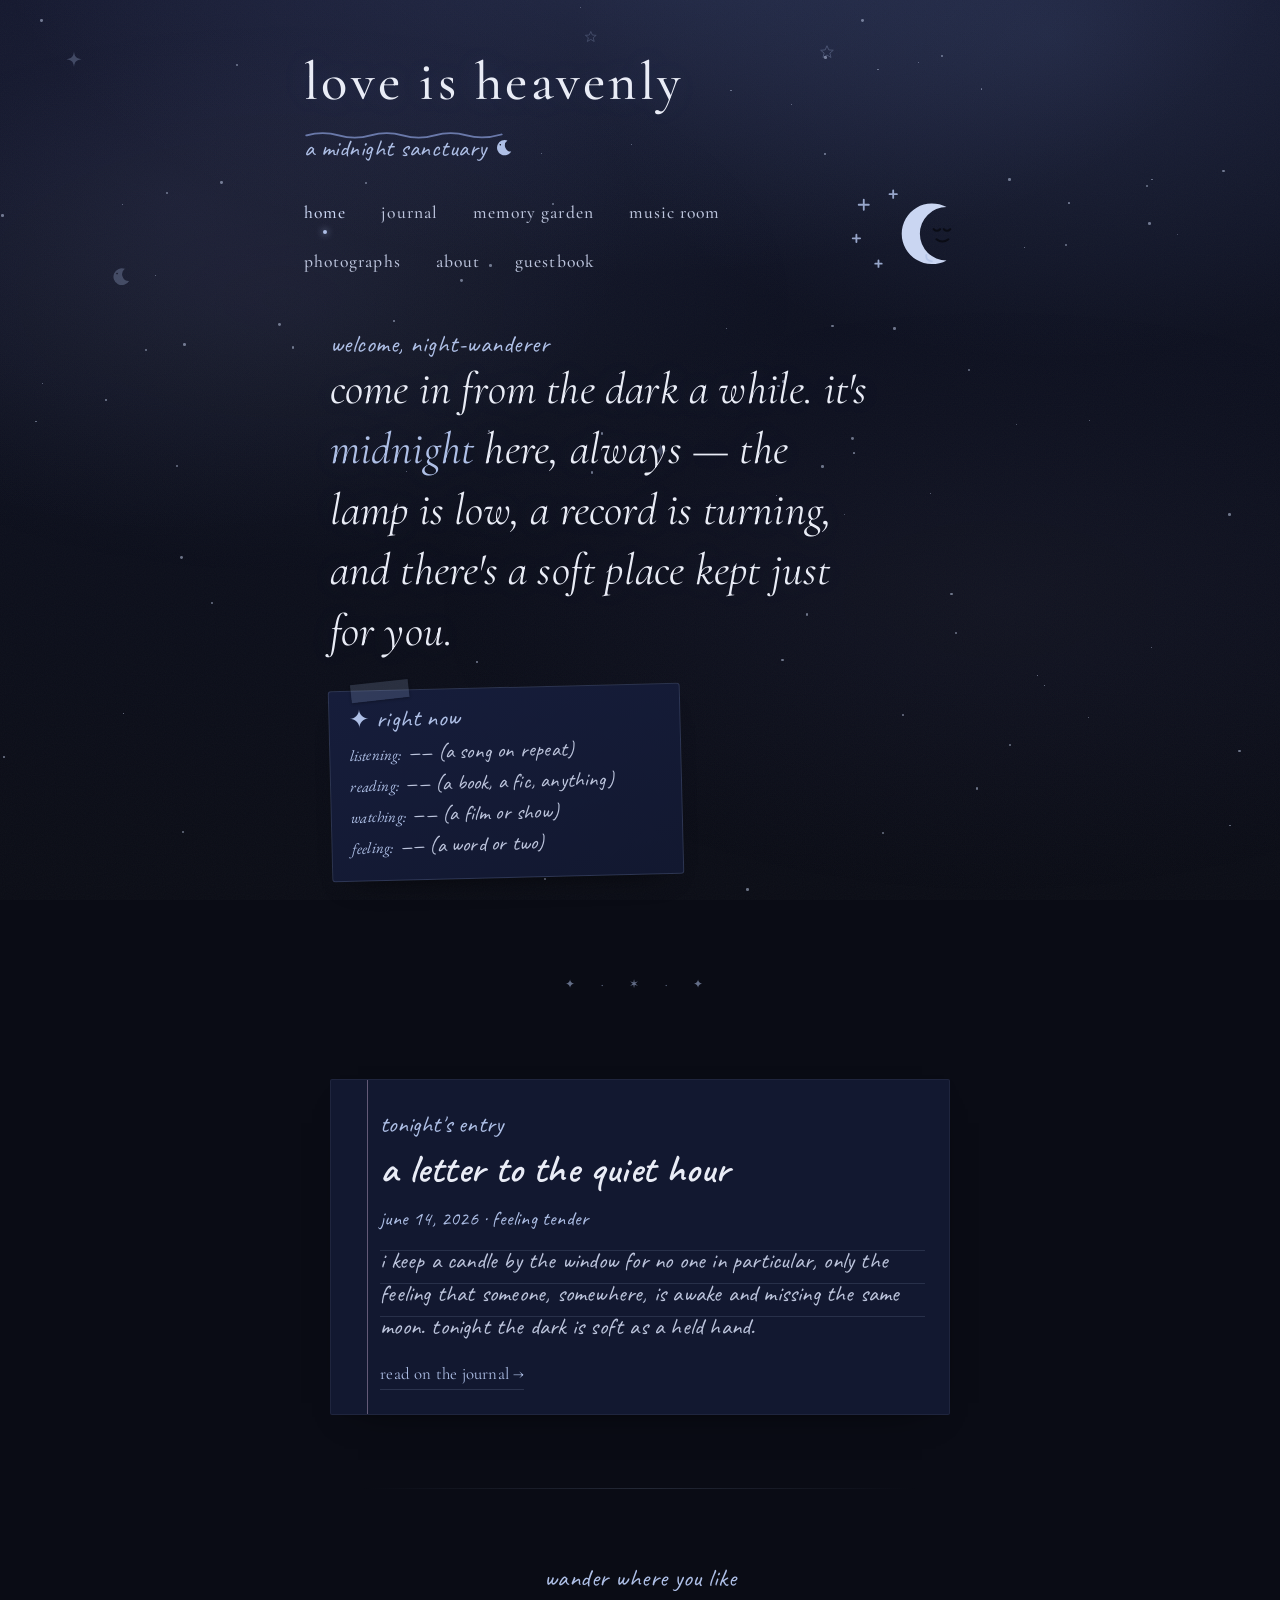
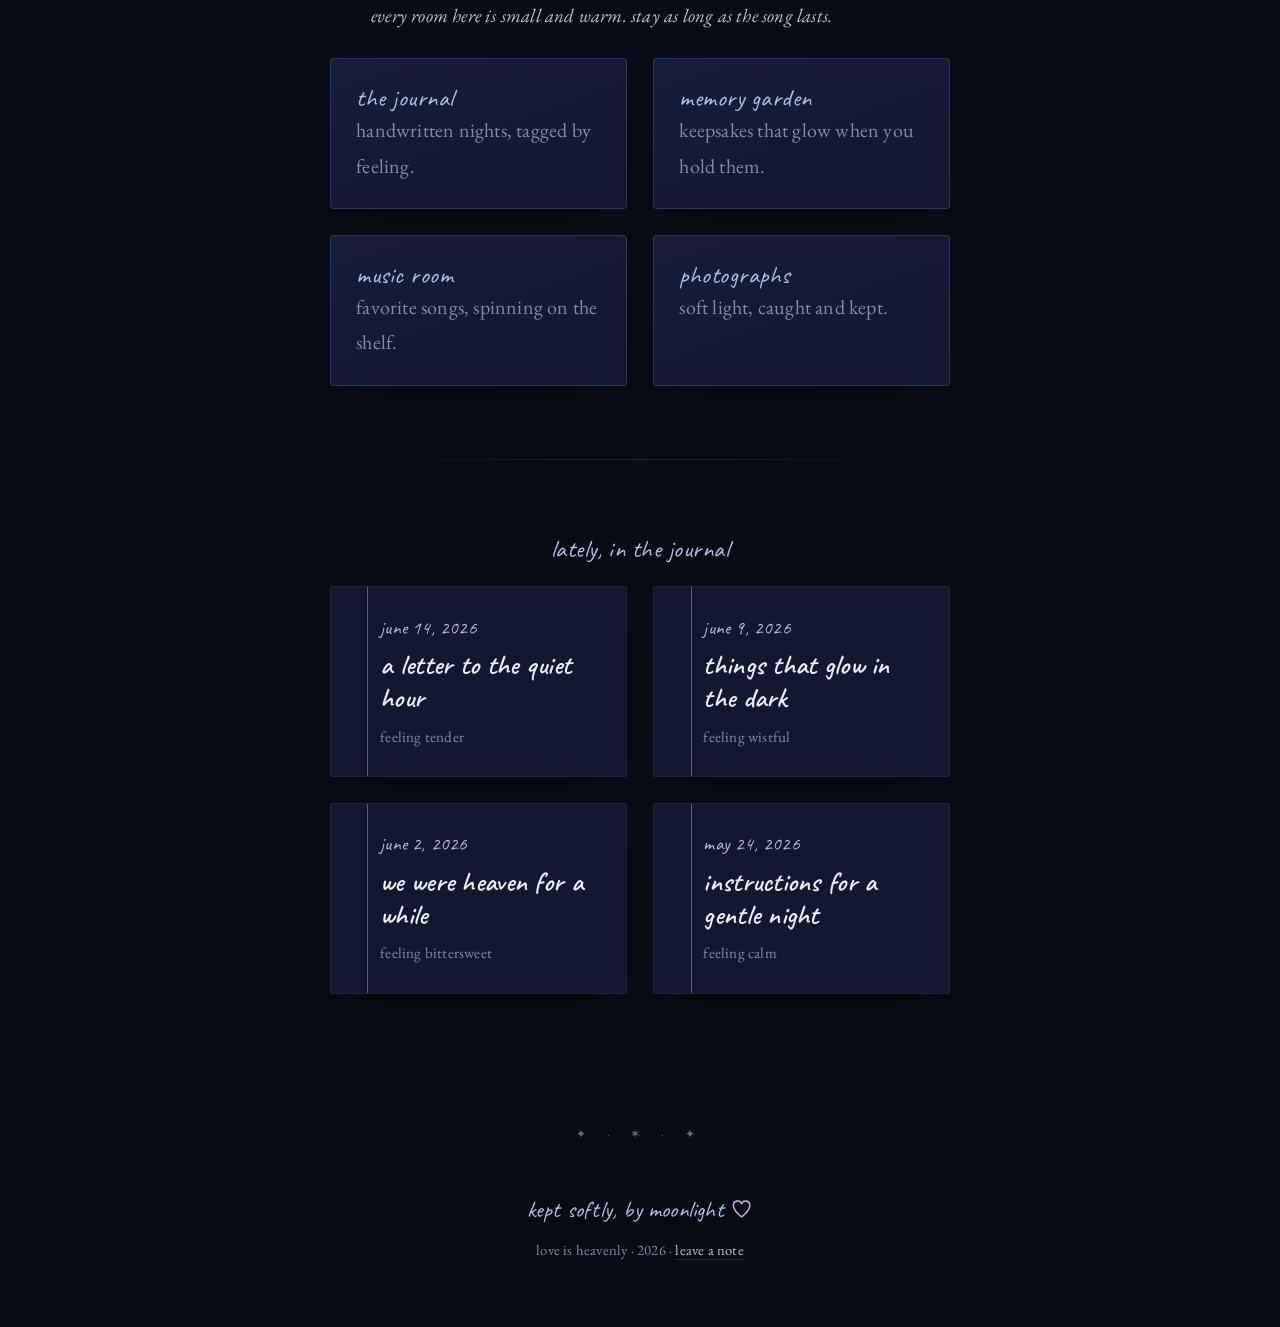
==== commit 56da9e7a: "Make the design feel hand-arranged, not stagnant Break the dead-center symmetry and add handmade lif" ====
--- a/index.html
+++ b/index.html
@@ -21,9 +21,10 @@
       <p class="eyebrow">welcome, night-wanderer</p>
       <p class="welcome">
         come in from the dark a while. it's <em>midnight</em> here, always —
-        the candle is lit, the record is turning, and there's a soft place
+        the lamp is low, a record is turning, and there's a soft place
         kept just for you.
       </p>
+      <div id="now-note" class="now-note"></div>
     </section>
 
     <div class="divider-star" aria-hidden="true"></div>
@@ -71,6 +72,7 @@
   <footer class="shell site-footer" data-chrome="footer"></footer>
 
   <script src="assets/atmosphere.js"></script>
+  <script src="content/now.js"></script>
   <script src="content/journal.js"></script>
   <script src="assets/render.js"></script>
 </body>
--- a/assets/heavenly.css
+++ b/assets/heavenly.css
@@ -1,51 +1,55 @@
+@import url('https://fonts.googleapis.com/css2?family=Cormorant+Garamond:ital,wght@0,400;0,500;0,600;1,400;1,500&family=EB+Garamond:ital@0;1&family=Caveat:wght@400;600&display=swap');
+
 /* ════════════════════════════════════════════════════════════════
-   love is heavenly — shared stylesheet
-   a cozy, candlelit, dreamlike sanctuary
-   one file styles every page. colors live in :root below.
+   love is heavenly — an elegant moonlit diary
+   dark blues & soft purple, pale moonlight accents, gentle grain,
+   elegant serif + a little handwriting. intimate, dreamy, a touch
+   melancholic. handmade warmth, but calm and uncluttered.
+   all colors live in :root.
    ════════════════════════════════════════════════════════════════ */
 
 :root {
-  /* — the palette of midnight — */
-  --charcoal:    #0c0d12;   /* deepest dark, the room at midnight */
-  --charcoal-2:  #12141d;   /* panels, cards */
-  --navy:        #161a2e;   /* moonlit navy */
-  --navy-2:      #1d2238;   /* raised navy */
-  --mist:        #232a45;   /* soft borders, mist */
-
-  --moonlight:   #cdd8f3;   /* pale blue-white light */
-  --candle:      #f0cf94;   /* warm candle glow */
-  --candle-soft: #e8c98a;
-  --rose:        #e0a9c0;   /* dusty romantic pink */
-  --lavender:    #bba9de;   /* gentle violet */
-
-  --cream:       #ece6dc;   /* primary text — warm, readable */
-  --cream-dim:   #c3bfb6;   /* secondary text */
-  --muted:       #8a8ea6;   /* tertiary / captions */
-  --faint:       #5d6177;   /* faintest labels */
-
-  --line:        rgba(187,169,222,0.16);
-  --line-soft:   rgba(205,216,243,0.08);
-
-  --glow-candle: rgba(240,207,148,0.20);
-  --glow-moon:   rgba(157,180,240,0.16);
-
-  --serif:  'Cormorant Garamond', 'Hoefler Text', Georgia, serif;
-  --body:   'EB Garamond', Georgia, 'Times New Roman', serif;
-  --script: 'Caveat', 'Segoe Script', cursive;
-
-  --measure: 44rem;
+  /* — the dark — */
+  --bg:        #0a0c15;   /* deep blue-black */
+  --bg-2:      #0c0f1d;
+  --navy:      #121830;   /* card / panel */
+  --navy-2:    #161d3b;   /* raised panel */
+  --indigo:    #181b38;
+  --plum:      #181534;   /* a whisper of purple in the base */
+
+  /* — moonlight & ink — */
+  --ink:       #e9ecf6;   /* soft moonlit white */
+  --ink-soft:  #bcc4dc;
+  --muted:     #848bab;
+  --faint:     #545b7c;
+
+  --moon:      #cad6f2;   /* pale moonlight */
+  --blue:      #aebfe6;   /* moonlit blue accent */
+  --blue-deep: #7d8fc6;
+  --rose:      #c8acce;   /* a faint dusty rose, used sparingly */
+
+  --line:      rgba(174,191,230,0.16);
+  --line-soft: rgba(174,191,230,0.08);
+  --glow:      rgba(135,160,230,0.16);
+  --rule-line: rgba(174,191,230,0.14);   /* the ruled lines on note paper */
+  --margin:    rgba(200,172,206,0.45);    /* the pink margin line */
+
+  --serif: 'Cormorant Garamond', 'Hoefler Text', Georgia, serif;
+  --body:  'EB Garamond', Georgia, 'Times New Roman', serif;
+  --hand:  'Caveat', 'Segoe Script', cursive;
+
+  --measure: 42rem;
 }
 
 *, *::before, *::after { margin: 0; padding: 0; box-sizing: border-box; }
-
 html { scroll-behavior: smooth; }
 
 body {
-  background: var(--charcoal);
-  color: var(--cream);
+  background: var(--bg);
+  color: var(--ink);
   font-family: var(--body);
   font-size: 20px;
-  line-height: 1.75;
+  line-height: 1.78;
   letter-spacing: 0.01em;
   min-height: 100vh;
   position: relative;
@@ -53,561 +57,323 @@
   -webkit-font-smoothing: antialiased;
 }
 
-/* ── layered atmospheric background ───────────────────────────── */
-/* fixed layers sit behind everything; pointer-events none so they
-   never interfere with reading or clicking. */
+/* ── layered moonlit background ───────────────────────────────── */
 .sky {
-  position: fixed;
-  inset: 0;
-  z-index: -3;
-  pointer-events: none;
+  position: fixed; inset: 0; z-index: -3; pointer-events: none;
   background:
-    radial-gradient(1200px 700px at 50% -10%, var(--glow-moon), transparent 60%),
-    radial-gradient(900px 600px at 85% 8%, rgba(240,207,148,0.10), transparent 55%),
-    radial-gradient(700px 500px at 12% 30%, rgba(187,169,222,0.10), transparent 60%),
-    linear-gradient(180deg, var(--navy) 0%, #10121d 45%, var(--charcoal) 100%);
-  background-attachment: fixed;
-}
-
-/* slow drifting mist made of two soft gradient sheets */
+    radial-gradient(1100px 640px at 50% -12%, var(--glow), transparent 60%),
+    radial-gradient(820px 560px at 82% 4%, rgba(120,144,210,0.12), transparent 58%),
+    radial-gradient(760px 560px at 14% 22%, rgba(110,110,170,0.10), transparent 60%),
+    linear-gradient(180deg, #11152b 0%, #0c0f1d 46%, var(--bg) 100%);
+}
 .mist {
-  position: fixed;
-  inset: -20%;
-  z-index: -2;
-  pointer-events: none;
+  position: fixed; inset: -20%; z-index: -2; pointer-events: none;
   background:
-    radial-gradient(40% 30% at 30% 40%, rgba(205,216,243,0.05), transparent 70%),
-    radial-gradient(45% 35% at 70% 60%, rgba(187,169,222,0.05), transparent 70%);
-  animation: drift 60s ease-in-out infinite alternate;
-}
-
-@keyframes drift {
-  from { transform: translate3d(-2%, -1%, 0) scale(1.05); }
-  to   { transform: translate3d(3%, 2%, 0) scale(1.12); }
-}
-
-/* gentle film grain via svg noise */
+    radial-gradient(42% 32% at 30% 38%, rgba(174,191,230,0.05), transparent 70%),
+    radial-gradient(46% 34% at 70% 62%, rgba(140,130,190,0.05), transparent 70%);
+  animation: drift 70s ease-in-out infinite alternate;
+}
+@keyframes drift { from { transform: translate3d(-2%, -1%, 0) scale(1.05); } to { transform: translate3d(2%, 2%, 0) scale(1.12); } }
 .grain {
-  position: fixed;
-  inset: 0;
-  z-index: -1;
-  pointer-events: none;
-  opacity: 0.04;
+  position: fixed; inset: 0; z-index: -1; pointer-events: none; opacity: 0.035;
   background-image: url("data:image/svg+xml,%3Csvg xmlns='http://www.w3.org/2000/svg' width='160' height='160'%3E%3Cfilter id='n'%3E%3CfeTurbulence type='fractalNoise' baseFrequency='0.9' numOctaves='2' stitchTiles='stitch'/%3E%3C/filter%3E%3Crect width='100%25' height='100%25' filter='url(%23n)'/%3E%3C/svg%3E");
   mix-blend-mode: screen;
 }
 
-/* the star + floating-light field is generated by atmosphere.js */
+/* faint, slow stars */
 .starfield { position: fixed; inset: 0; z-index: -1; pointer-events: none; overflow: hidden; }
-.star {
-  position: absolute;
-  border-radius: 50%;
-  background: var(--moonlight);
-  opacity: 0.6;
-  animation: twinkle var(--tw, 6s) ease-in-out infinite;
-}
-@keyframes twinkle {
-  0%, 100% { opacity: 0.15; transform: scale(0.8); }
-  50%      { opacity: 0.85; transform: scale(1.2); }
-}
-.orb {
-  position: absolute;
-  border-radius: 50%;
-  background: radial-gradient(circle at 35% 35%, var(--candle), rgba(240,207,148,0) 70%);
-  filter: blur(1px);
-  opacity: 0.5;
-  animation: float var(--fl, 22s) ease-in-out infinite alternate;
-}
-@keyframes float {
-  from { transform: translateY(0) translateX(0); }
-  to   { transform: translateY(-40px) translateX(18px); }
-}
-
-/* ── layout shell ─────────────────────────────────────────────── */
-.shell { max-width: var(--measure); margin: 0 auto; padding: 0 1.75rem; }
-.wide  { max-width: 64rem; }
-
-/* ── site header / nav ────────────────────────────────────────── */
-.site-header { padding: 3.5rem 0 1rem; text-align: center; }
+.star { position: absolute; border-radius: 50%; background: var(--moon); opacity: 0.5; animation: twinkle var(--tw, 7s) ease-in-out infinite; }
+@keyframes twinkle { 0%,100% { opacity: 0.1; transform: scale(0.7); } 50% { opacity: 0.7; transform: scale(1.1); } }
+.doodle-star { position: absolute; color: var(--blue); opacity: 0.28; animation: twinkle var(--tw, 9s) ease-in-out infinite; }
+.doodle-star svg { width: 100%; height: 100%; display: block; }
+
+/* ── doodles ──────────────────────────────────────────────────── */
+.doodle { width: 1em; height: 1em; display: inline-block; vertical-align: -0.14em; color: inherit; }
+.doodle svg { width: 100%; height: 100%; display: block; overflow: visible; }
+.squiggle { display: block; width: 130px; max-width: 50%; height: 9px; margin: 0.4rem auto 0; color: var(--blue-deep); opacity: 0.8; }
+.squiggle svg { width: 100%; height: 100%; }
+
+/* ── layout ───────────────────────────────────────────────────── */
+.shell { max-width: var(--measure); margin: 0 auto; padding: 0 1.6rem; }
+.wide  { max-width: 60rem; }
+
+/* ── header / nav — left-aligned, with a hand-drawn vignette ───── */
+.site-header { display: flex; align-items: flex-end; justify-content: space-between; gap: 1.5rem; flex-wrap: wrap; text-align: left; padding: 3.4rem 0 0.5rem; }
+.masthead-text { flex: 1 1 16rem; }
+.masthead-art { flex: 0 0 auto; width: 138px; height: 112px; margin-bottom: -4px; }
 .brand {
+  display: inline-block; font-family: var(--serif); font-weight: 500;
+  font-size: clamp(2.3rem, 6vw, 3.4rem); letter-spacing: 0.06em;
+  color: var(--ink); text-decoration: none; line-height: 1.05;
+  text-shadow: 0 0 30px var(--glow);
+}
+.site-header .squiggle { margin: 0.2rem 0 0; width: 200px; max-width: 70%; color: var(--blue-deep); }
+.tagline { font-family: var(--hand); font-size: 1.5rem; color: var(--blue); margin-top: 0.2rem; letter-spacing: 0.02em; }
+.tagline .doodle { width: 0.85em; height: 0.85em; vertical-align: -0.1em; }
+
+.nav { margin-top: 1.4rem; display: flex; justify-content: flex-start; flex-wrap: wrap; gap: 0.2rem 0.3rem; margin-left: -0.95rem; }
+.nav a {
+  font-family: var(--serif); font-size: 1.1rem; font-weight: 500; letter-spacing: 0.06em;
+  color: var(--ink-soft); text-decoration: none; padding: 0.3rem 0.95rem; border-radius: 999px;
+  transition: color 0.5s ease, background 0.5s ease;
+}
+.nav a:hover, .nav a:focus-visible { color: var(--moon); background: rgba(174,191,230,0.07); }
+.nav a[aria-current="page"] { color: var(--moon); }
+.nav a[aria-current="page"]::after { content: ''; display: block; width: 4px; height: 4px; margin: 0.1rem auto 0; border-radius: 50%; background: var(--blue); box-shadow: 0 0 7px var(--blue); }
+
+/* ── dividers ─────────────────────────────────────────────────── */
+.divider { border: none; height: 1px; background: linear-gradient(90deg, transparent, var(--line), transparent); margin: 2.2rem auto; max-width: 90%; }
+.divider-star { text-align: center; color: var(--blue); margin: 2.6rem 0; opacity: 0.55; letter-spacing: 0.6em; }
+.divider-star::before { content: '✦  ·  ✶  ·  ✦'; font-size: 0.75rem; }
+
+/* ── type helpers ─────────────────────────────────────────────── */
+.eyebrow { font-family: var(--hand); font-size: 1.55rem; color: var(--blue); line-height: 1.2; letter-spacing: 0.02em; }
+h1, h2, h3 { font-family: var(--serif); font-weight: 500; line-height: 1.18; color: var(--ink); letter-spacing: 0.01em; }
+.page-title { font-size: clamp(2.1rem, 5vw, 3rem); margin: 0.25rem 0 0.5rem; text-shadow: 0 0 26px var(--glow); }
+/* a hand-drawn underline tucked beneath titles */
+.page-title, .section-title {
   display: inline-block;
-  font-family: var(--serif);
-  font-weight: 500;
-  font-size: clamp(2.4rem, 6vw, 3.6rem);
-  letter-spacing: 0.06em;
-  color: var(--cream);
-  text-decoration: none;
-  line-height: 1;
-  text-shadow: 0 0 28px var(--glow-candle);
-}
-.brand .heart { color: var(--rose); font-size: 0.7em; }
-.tagline {
-  font-family: var(--script);
-  font-size: 1.35rem;
-  color: var(--candle-soft);
-  margin-top: 0.4rem;
-  letter-spacing: 0.02em;
-}
-
-.nav {
-  margin-top: 1.6rem;
-  display: flex;
-  justify-content: center;
-  flex-wrap: wrap;
-  gap: 0.25rem 0.4rem;
-}
-.nav a {
-  font-family: var(--serif);
-  font-size: 1.06rem;
-  letter-spacing: 0.05em;
-  color: var(--cream-dim);
-  text-decoration: none;
-  padding: 0.3rem 0.85rem;
-  border-radius: 999px;
-  transition: color 0.5s ease, background 0.5s ease;
-}
-.nav a:hover, .nav a:focus-visible { color: var(--candle); background: rgba(240,207,148,0.07); }
-.nav a[aria-current="page"] { color: var(--candle); }
-.nav a[aria-current="page"]::after {
-  content: '';
-  display: block;
-  margin: 0.15rem auto 0;
-  width: 5px; height: 5px;
-  border-radius: 50%;
-  background: var(--candle);
-  box-shadow: 0 0 8px var(--candle);
-}
-
-.divider {
-  border: none;
-  height: 1px;
-  background: linear-gradient(90deg, transparent, var(--line), transparent);
-  margin: 2rem 0;
-}
-.divider-star { text-align: center; color: var(--faint); margin: 2.5rem 0; letter-spacing: 0.6em; }
-.divider-star::before { content: '✦  ·  ✶  ·  ✦'; font-size: 0.8rem; }
-
-/* ── typography helpers ───────────────────────────────────────── */
-.eyebrow {
-  font-family: var(--script);
-  font-size: 1.5rem;
-  color: var(--candle-soft);
-  letter-spacing: 0.02em;
-}
-h1, h2, h3 { font-family: var(--serif); font-weight: 500; line-height: 1.15; color: var(--cream); }
-.page-title {
-  font-size: clamp(2.2rem, 5.5vw, 3.2rem);
-  letter-spacing: 0.02em;
-  margin: 0.2rem 0 0.6rem;
-  text-shadow: 0 0 24px var(--glow-moon);
-}
-.section-title {
-  font-size: clamp(1.7rem, 4vw, 2.2rem);
-  letter-spacing: 0.02em;
-  margin-bottom: 0.4rem;
-}
-.lede { font-size: 1.18rem; color: var(--cream-dim); font-style: italic; }
-.prose p { margin-bottom: 1.1rem; }
+  background-image: url("data:image/svg+xml,%3Csvg xmlns='http://www.w3.org/2000/svg' width='200' height='8' viewBox='0 0 200 8' preserveAspectRatio='none'%3E%3Cpath d='M2 5 Q25 1 50 4 T100 4 T150 4 T198 3' stroke='%237d8fc6' stroke-width='2' fill='none' stroke-linecap='round'/%3E%3C/svg%3E");
+  background-repeat: no-repeat; background-position: left 100%; background-size: 100% 6px;
+  padding-bottom: 12px;
+}
+.section-title { font-size: clamp(1.6rem, 3.6vw, 2.1rem); margin-bottom: 0.4rem; }
+.lede { font-family: var(--body); font-style: italic; font-size: 1.18rem; color: var(--ink-soft); }
+.prose p { margin-bottom: 1.05rem; }
 .prose p:last-child { margin-bottom: 0; }
 .center { text-align: center; }
-.script { font-family: var(--script); color: var(--candle-soft); }
+.script, .hand { font-family: var(--hand); color: var(--blue); }
 .muted { color: var(--muted); }
-
-a.link { color: var(--lavender); text-decoration: none; border-bottom: 1px solid var(--line); transition: color 0.4s, border-color 0.4s; }
-a.link:hover { color: var(--candle); border-color: var(--candle); }
-
-/* ── intro / hero ─────────────────────────────────────────────── */
-.hero { text-align: center; padding: 1.5rem 0 1rem; }
-.hero .welcome {
-  font-family: var(--serif);
-  font-size: clamp(1.8rem, 5vw, 2.9rem);
-  font-style: italic;
-  color: var(--cream);
-  line-height: 1.35;
-  max-width: 32rem;
-  margin: 0 auto;
-  text-shadow: 0 0 30px var(--glow-moon);
-}
-.hero .welcome em { color: var(--candle); font-style: italic; }
-
-/* ── generic glass card ───────────────────────────────────────── */
-.card {
-  background: linear-gradient(160deg, rgba(29,34,56,0.55), rgba(18,20,29,0.55));
+a.link { font-family: var(--serif); font-size: 1.05rem; color: var(--blue); text-decoration: none; border-bottom: 1px solid var(--line); transition: color 0.4s, border-color 0.4s; }
+a.link:hover { color: var(--moon); border-color: var(--moon); }
+
+/* ── hero / welcome ───────────────────────────────────────────── */
+.hero { text-align: center; padding: 1.6rem 0 0.6rem; }
+.hero .welcome { font-family: var(--serif); font-style: italic; font-size: clamp(1.8rem, 4.6vw, 2.8rem); color: var(--ink); line-height: 1.35; max-width: 30rem; margin: 0 auto; text-shadow: 0 0 30px var(--glow); }
+.hero .welcome em { color: var(--blue); font-style: italic; }
+
+/* ── plain panel (nav cards, favorites, bio) ──────────────────── */
+.card, .fav {
+  position: relative;
+  background: linear-gradient(160deg, var(--navy-2), var(--navy));
   border: 1px solid var(--line);
-  border-radius: 14px;
+  border-radius: 4px;
   padding: 1.5rem 1.6rem;
-  backdrop-filter: blur(3px);
-  box-shadow: 0 18px 40px -28px rgba(0,0,0,0.8), inset 0 1px 0 rgba(255,255,255,0.03);
-}
-
-/* ── featured entry (home) ────────────────────────────────────── */
-.featured {
+  box-shadow: 0 16px 40px -28px rgba(0,0,0,0.85);
+}
+
+/* ── note paper — used for journal, featured & guestbook ──────── */
+/* a real sheet of dark diary paper: a margin line down the left and
+   faint ruled lines that the handwriting sits on. nothing rounded. */
+.note-card, .featured, .gb-note {
   position: relative;
-  overflow: hidden;
-}
-.featured::before {
-  content: '';
-  position: absolute;
-  inset: -40% 40% 40% -40%;
-  background: radial-gradient(circle, var(--glow-candle), transparent 65%);
-  pointer-events: none;
-}
-.featured .kicker { font-family: var(--script); color: var(--candle-soft); font-size: 1.4rem; }
-.featured h2 { font-size: clamp(1.8rem, 4.5vw, 2.5rem); margin: 0.2rem 0 0.6rem; }
-.featured .meta { color: var(--muted); font-size: 0.95rem; letter-spacing: 0.04em; margin-bottom: 0.8rem; }
-.featured .excerpt { color: var(--cream-dim); font-size: 1.12rem; }
+  background: var(--navy);
+  border: 1px solid var(--line-soft);
+  border-radius: 2px;
+  padding: 1.4rem 1.5rem 1.45rem 3.1rem;
+  box-shadow: 0 16px 38px -28px rgba(0,0,0,0.85), 2px 3px 10px -8px rgba(0,0,0,0.6);
+}
+.note-card::before, .featured::before, .gb-note::before {
+  content: ''; position: absolute; top: 0; bottom: 0; left: 2.3rem;
+  width: 1px; background: var(--margin);
+}
+/* handwriting that rests on ruled lines */
+.note-paper-lines, .note-card .excerpt, .note-card .hand,
+.featured .excerpt, .gb-note .msg {
+  font-family: var(--hand); color: var(--ink-soft);
+  font-size: 1.4rem; line-height: 33px;
+  background-image: repeating-linear-gradient(180deg, transparent 0, transparent 32px, var(--rule-line) 32px, var(--rule-line) 33px);
+  background-position: 0 7px;
+}
+
+/* ── featured (home) ──────────────────────────────────────────── */
+.journal-grid { display: grid; gap: 1.6rem; grid-template-columns: repeat(auto-fill, minmax(280px, 1fr)); }
+.note-card, .featured, .gb-note { transition: transform 0.5s ease, box-shadow 0.5s ease, border-color 0.5s ease; }
+.note-card:hover, .gb-note:hover { transform: translateY(-3px); border-color: var(--line); box-shadow: 0 22px 46px -28px rgba(0,0,0,0.9); }
+.featured .kicker { font-family: var(--hand); color: var(--blue); font-size: 1.5rem; }
+.featured h2 { font-family: var(--hand); font-weight: 600; font-size: clamp(1.9rem, 4.4vw, 2.5rem); margin: 0.05rem 0 0.45rem; }
+.featured h2 a { color: var(--ink); text-decoration: none; }
+.featured .meta { font-family: var(--hand); color: var(--blue); font-size: 1.25rem; margin-bottom: 0.5rem; }
+.featured .excerpt { font-size: 1.45rem; }
 .featured .more { display: inline-block; margin-top: 1rem; }
 
-/* ── journal cards ────────────────────────────────────────────── */
-.journal-grid { display: grid; gap: 1.6rem; grid-template-columns: repeat(auto-fill, minmax(280px, 1fr)); }
-.note-card {
-  position: relative;
-  background:
-    linear-gradient(180deg, rgba(236,230,220,0.04), rgba(236,230,220,0.015)),
-    var(--charcoal-2);
-  border: 1px solid var(--line);
-  border-radius: 12px;
-  padding: 1.5rem 1.5rem 1.4rem;
-  transition: transform 0.6s ease, box-shadow 0.6s ease, border-color 0.6s ease;
-  box-shadow: 0 14px 34px -26px rgba(0,0,0,0.85);
-}
-.note-card:hover {
-  transform: translateY(-4px);
-  border-color: rgba(240,207,148,0.3);
-  box-shadow: 0 22px 46px -26px rgba(0,0,0,0.9), 0 0 36px -18px var(--glow-candle);
-}
-.note-card .date { font-size: 0.9rem; color: var(--muted); letter-spacing: 0.06em; text-transform: lowercase; }
-.note-card h3 { font-size: 1.5rem; margin: 0.3rem 0 0.5rem; }
-.note-card h3 a { color: var(--cream); text-decoration: none; }
-.note-card h3 a:hover { color: var(--candle); }
-.note-card .hand { font-family: var(--script); font-size: 1.3rem; color: var(--cream-dim); line-height: 1.4; }
-.note-card .excerpt { color: var(--cream-dim); font-size: 1.04rem; margin-top: 0.2rem; }
-
-.tags { display: flex; flex-wrap: wrap; gap: 0.4rem; margin-top: 1rem; }
-.tag {
-  font-family: var(--serif);
-  font-size: 0.85rem;
-  letter-spacing: 0.05em;
-  color: var(--lavender);
-  border: 1px solid var(--line);
-  border-radius: 999px;
-  padding: 0.1rem 0.7rem;
-}
-.mood {
-  position: absolute;
-  top: 1.1rem; right: 1.2rem;
-  font-size: 0.85rem;
-  color: var(--candle-soft);
-  font-family: var(--script);
-  display: inline-flex;
-  align-items: center;
-  gap: 0.3rem;
-}
-.mood .dot { width: 9px; height: 9px; border-radius: 50%; background: var(--candle); box-shadow: 0 0 10px var(--candle); }
-
-/* ── memory garden ────────────────────────────────────────────── */
-.garden-field {
-  display: grid;
-  gap: 2rem 1.2rem;
-  grid-template-columns: repeat(auto-fill, minmax(150px, 1fr));
-  padding: 1rem 0 2rem;
-}
-.memory {
-  background: none;
-  border: none;
-  cursor: pointer;
-  text-align: center;
-  color: inherit;
-  font: inherit;
-  display: flex;
-  flex-direction: column;
-  align-items: center;
-  gap: 0.6rem;
-  padding: 0.5rem;
-  border-radius: 12px;
-  transition: transform 0.6s ease;
-}
+/* ── journal note text ────────────────────────────────────────── */
+.note-card .date { font-family: var(--hand); font-size: 1.2rem; color: var(--blue); }
+.note-card h3 { font-family: var(--hand); font-weight: 600; font-size: 1.75rem; margin: 0.05rem 0 0.45rem; }
+.note-card h3 a { color: var(--ink); text-decoration: none; }
+.note-card h3 a:hover { color: var(--moon); }
+
+.tags { display: flex; flex-wrap: wrap; gap: 0.2rem 0.85rem; margin-top: 1rem; }
+.tag { font-family: var(--hand); font-size: 1.1rem; color: var(--blue); }
+.tag::before { content: '✦ '; color: var(--blue-deep); font-size: 0.7em; }
+.mood { position: absolute; top: 1.3rem; right: 1.3rem; font-family: var(--hand); font-size: 1.2rem; color: var(--rose); display: inline-flex; align-items: center; gap: 0.3rem; }
+.mood .dot { width: 7px; height: 7px; border-radius: 50%; background: var(--rose); box-shadow: 0 0 8px var(--rose); }
+
+/* ── memory garden: glowing keepsakes ─────────────────────────── */
+.garden-field { display: grid; gap: 2.4rem 1.4rem; grid-template-columns: repeat(auto-fill, minmax(150px, 1fr)); padding: 1rem 0 2rem; }
+.memory { background: none; border: none; cursor: pointer; color: inherit; font: inherit; display: flex; flex-direction: column; align-items: center; gap: 0.6rem; padding: 0.5rem; border-radius: 12px; transition: transform 0.6s ease; }
 .memory:hover, .memory:focus-visible { transform: translateY(-6px); outline: none; }
 .bloom {
-  width: 86px; height: 86px;
-  border-radius: 50%;
-  display: grid;
-  place-items: center;
-  font-size: 2rem;
-  position: relative;
-  background: radial-gradient(circle at 50% 45%, rgba(240,207,148,0.25), rgba(187,169,222,0.10) 60%, transparent 75%);
-  animation: pulse var(--ps, 5s) ease-in-out infinite;
-}
-.bloom::after {
-  content: '';
-  position: absolute; inset: -30%;
-  border-radius: 50%;
-  background: radial-gradient(circle, var(--glow-candle), transparent 65%);
-  z-index: -1;
-}
-@keyframes pulse {
-  0%, 100% { transform: scale(0.96); filter: brightness(0.95); }
-  50%      { transform: scale(1.04); filter: brightness(1.12); }
-}
-.memory .label { font-family: var(--script); font-size: 1.25rem; color: var(--cream-dim); }
-.memory .when { font-size: 0.78rem; color: var(--muted); letter-spacing: 0.05em; }
-
-/* ── music room — records on shelves ──────────────────────────── */
-.shelf { margin: 2rem 0 1rem; }
-.shelf-label { font-family: var(--script); font-size: 1.6rem; color: var(--candle-soft); margin-bottom: 0.4rem; }
-.records {
-  display: grid;
-  gap: 1.8rem 1.4rem;
-  grid-template-columns: repeat(auto-fill, minmax(160px, 1fr));
-  padding-bottom: 1.2rem;
-  border-bottom: 1px solid var(--line-soft);
-}
+  width: 96px; height: 96px; position: relative; display: grid; place-items: center;
+  border-radius: 50%; color: var(--moon);
+  background: radial-gradient(circle at 50% 45%, rgba(174,191,230,0.22), rgba(120,130,200,0.08) 60%, transparent 76%);
+  animation: pulse var(--ps, 6s) ease-in-out infinite;
+}
+.bloom::after { content: ''; position: absolute; inset: -28%; border-radius: 50%; background: radial-gradient(circle, var(--glow), transparent 65%); z-index: -1; }
+@keyframes pulse { 0%,100% { transform: scale(0.97); filter: brightness(0.95); } 50% { transform: scale(1.03); filter: brightness(1.1); } }
+.bloom .doodle { width: 44px; height: 44px; }
+.memory:nth-child(3n) .bloom { color: var(--blue); }
+.memory:nth-child(4n) .bloom { color: var(--rose); }
+.memory .label { font-family: var(--hand); font-size: 1.35rem; color: var(--ink); line-height: 1.2; }
+.memory .when { font-style: italic; font-size: 0.92rem; color: var(--muted); }
+
+/* ── music room: matte records ────────────────────────────────── */
+.shelf { margin: 2.2rem 0 1rem; }
+.shelf-label { font-family: var(--hand); font-size: 1.7rem; color: var(--blue); margin-bottom: 0.3rem; }
+.records { display: grid; gap: 2rem 1.4rem; grid-template-columns: repeat(auto-fill, minmax(155px, 1fr)); padding-bottom: 1.4rem; border-bottom: 1px solid var(--line-soft); }
 .record { text-align: center; }
-.record .disc {
-  position: relative;
-  width: 100%;
-  aspect-ratio: 1;
-  border-radius: 50%;
-  background:
-    repeating-radial-gradient(circle at 50% 50%, #15161e 0 2px, #0c0d12 2px 4px);
-  display: grid;
-  place-items: center;
-  box-shadow: 0 14px 30px -20px #000, inset 0 0 40px rgba(0,0,0,0.7);
-  transition: transform 0.8s ease;
-}
-.record:hover .disc { transform: rotate(18deg); }
-.record .disc::before {
-  content: '';
-  position: absolute;
-  width: 38%; height: 38%;
-  border-radius: 50%;
-  background: radial-gradient(circle at 35% 35%, var(--candle), var(--rose) 60%, var(--lavender));
-}
-.record .disc::after {
-  content: '';
-  position: absolute;
-  width: 7%; height: 7%;
-  border-radius: 50%;
-  background: var(--charcoal);
-  z-index: 2;
-}
-.record .title { font-family: var(--serif); font-size: 1.18rem; margin-top: 0.7rem; color: var(--cream); }
-.record .artist { font-size: 0.95rem; color: var(--muted); font-style: italic; }
+.record .disc { position: relative; width: 100%; aspect-ratio: 1; border-radius: 50%; background: repeating-radial-gradient(circle at 50% 50%, #161b30 0 1px, #0c0f1d 1px 3px); display: grid; place-items: center; box-shadow: 0 12px 26px -16px #000, inset 0 0 28px rgba(0,0,0,0.6); transition: transform 0.8s ease; }
+.record:hover .disc { transform: rotate(14deg); }
+.record .disc::before { content: ''; position: absolute; width: 40%; height: 40%; border-radius: 50%; background: radial-gradient(circle at 38% 36%, var(--moon), var(--blue) 55%, var(--blue-deep)); }
+.record .disc::after { content: ''; position: absolute; width: 6%; height: 6%; border-radius: 50%; background: var(--bg); z-index: 2; }
+.record .title { font-family: var(--serif); font-size: 1.2rem; margin-top: 0.6rem; color: var(--ink); }
+.record .artist { font-style: italic; font-size: 0.98rem; color: var(--muted); }
 .record a { text-decoration: none; color: inherit; display: block; }
-.record a:hover .title { color: var(--candle); }
-
+.record a:hover .title { color: var(--moon); }
 .embeds { display: grid; gap: 1.4rem; margin-top: 1.5rem; }
 .embeds iframe { width: 100%; border: 1px solid var(--line); border-radius: 12px; display: block; }
 
-/* ── photo gallery ────────────────────────────────────────────── */
-.gallery {
-  columns: 3 240px;
-  column-gap: 1rem;
-}
+/* ── gallery: soft framed photographs ─────────────────────────── */
+.gallery { columns: 3 240px; column-gap: 1.2rem; }
 .gallery figure {
-  break-inside: avoid;
-  margin: 0 0 1rem;
-  position: relative;
-  border-radius: 12px;
-  overflow: hidden;
-  border: 1px solid var(--line);
-  cursor: pointer;
-  background: var(--charcoal-2);
-}
-.gallery img, .gallery .ph {
-  width: 100%;
-  display: block;
-  transition: transform 1.2s ease, filter 1.2s ease;
-  filter: saturate(0.9) brightness(0.92);
-}
-.gallery figure:hover img, .gallery figure:hover .ph { transform: scale(1.05); filter: saturate(1) brightness(1); }
-.gallery figcaption {
-  position: absolute;
-  left: 0; right: 0; bottom: 0;
-  padding: 1.4rem 1rem 0.7rem;
-  font-family: var(--script);
-  font-size: 1.15rem;
-  color: var(--cream);
-  background: linear-gradient(transparent, rgba(8,9,13,0.85));
-  opacity: 0;
-  transition: opacity 0.7s ease;
-}
-.gallery figure:hover figcaption, .gallery figure:focus-within figcaption { opacity: 1; }
-
-/* soft gradient placeholder "photo" */
-.ph { aspect-ratio: 4/5; background-size: cover; }
+  break-inside: avoid; margin: 0 0 1.2rem; position: relative; cursor: pointer;
+  background: var(--navy-2); padding: 8px 8px 8px; border: 1px solid var(--line);
+  border-radius: 10px; overflow: hidden; transition: transform 0.7s ease, box-shadow 0.7s ease, border-color 0.7s ease;
+}
+.gallery figure:hover { transform: translateY(-4px); border-color: rgba(174,191,230,0.34); box-shadow: 0 22px 44px -24px rgba(0,0,0,0.9); }
+.gallery img, .gallery .ph { width: 100%; display: block; border-radius: 6px; filter: saturate(0.92) brightness(0.9); transition: filter 1s ease, transform 1.2s ease; }
+.gallery .ph { aspect-ratio: 4/5; }
+.gallery figure:hover img, .gallery figure:hover .ph { filter: saturate(1) brightness(1); transform: scale(1.03); }
+.gallery figcaption { font-family: var(--hand); font-size: 1.2rem; color: var(--ink-soft); text-align: center; padding: 0.5rem 0.2rem 0.1rem; }
 
 /* lightbox */
-.lightbox {
-  position: fixed; inset: 0; z-index: 100;
-  display: flex; align-items: center; justify-content: center;
-  flex-direction: column;
-  background: rgba(6,7,11,0.92);
-  backdrop-filter: blur(6px);
-  opacity: 0; visibility: hidden;
-  transition: opacity 0.6s ease, visibility 0.6s ease;
-  padding: 2rem;
-}
+.lightbox { position: fixed; inset: 0; z-index: 100; display: flex; align-items: center; justify-content: center; flex-direction: column; background: rgba(8,10,18,0.93); backdrop-filter: blur(5px); opacity: 0; visibility: hidden; transition: opacity 0.6s ease, visibility 0.6s ease; padding: 2rem; }
 .lightbox.open { opacity: 1; visibility: visible; }
-.lightbox img, .lightbox .ph {
-  max-width: min(90vw, 820px);
-  max-height: 78vh;
-  border-radius: 12px;
-  border: 1px solid var(--line);
-  box-shadow: 0 30px 80px -30px #000;
-  transform: scale(0.96);
-  transition: transform 0.6s ease;
-}
-.lightbox.open img, .lightbox.open .ph { transform: scale(1); }
-.lightbox .cap { margin-top: 1rem; font-family: var(--script); font-size: 1.3rem; color: var(--candle-soft); text-align: center; }
-.lightbox .close {
-  position: absolute; top: 1.2rem; right: 1.6rem;
-  background: none; border: none; color: var(--cream-dim);
-  font-family: var(--serif); font-size: 2rem; cursor: pointer; line-height: 1;
-}
-.lightbox .close:hover { color: var(--candle); }
-
-/* ── modal (memory keepsake) ──────────────────────────────────── */
-.modal {
-  position: fixed; inset: 0; z-index: 100;
-  display: flex; align-items: center; justify-content: center;
-  background: rgba(6,7,11,0.9);
-  backdrop-filter: blur(6px);
-  opacity: 0; visibility: hidden;
-  transition: opacity 0.6s ease, visibility 0.6s ease;
-  padding: 2rem;
-}
+.lightbox .stage { background: var(--navy-2); padding: 10px; border: 1px solid var(--line); border-radius: 10px; box-shadow: 0 30px 70px -28px #000; transform: scale(0.97); transition: transform 0.6s ease; }
+.lightbox.open .stage { transform: scale(1); }
+.lightbox img, .lightbox .ph { max-width: min(86vw, 720px); max-height: 74vh; display: block; border-radius: 6px; }
+.lightbox .ph { width: 440px; max-width: 84vw; aspect-ratio: 4/5; }
+.lightbox .cap { margin-top: 1rem; font-family: var(--hand); font-size: 1.5rem; color: var(--blue); text-align: center; }
+.lightbox .close { position: absolute; top: 1rem; right: 1.5rem; background: none; border: none; color: var(--ink-soft); font-family: var(--serif); font-size: 2rem; cursor: pointer; line-height: 1; }
+.lightbox .close:hover { color: var(--moon); }
+
+/* ── keepsake modal ───────────────────────────────────────────── */
+.modal { position: fixed; inset: 0; z-index: 100; display: flex; align-items: center; justify-content: center; background: rgba(8,10,18,0.9); backdrop-filter: blur(5px); opacity: 0; visibility: hidden; transition: opacity 0.6s ease, visibility 0.6s ease; padding: 2rem; }
 .modal.open { opacity: 1; visibility: visible; }
-.modal .panel {
-  max-width: 30rem;
-  width: 100%;
-  background: linear-gradient(160deg, var(--navy-2), var(--charcoal-2));
-  border: 1px solid var(--line);
-  border-radius: 16px;
-  padding: 2.2rem;
-  text-align: center;
-  transform: translateY(14px) scale(0.98);
-  transition: transform 0.6s ease;
-  box-shadow: 0 40px 90px -40px #000, 0 0 60px -30px var(--glow-candle);
-}
+.modal .panel { max-width: 30rem; width: 100%; text-align: center; background: linear-gradient(160deg, var(--navy-2), var(--plum)); border: 1px solid var(--line); border-radius: 16px; padding: 2.4rem 2rem 2rem; transform: translateY(12px) scale(0.98); transition: transform 0.6s ease; box-shadow: 0 40px 90px -40px #000, 0 0 60px -32px var(--glow); }
 .modal.open .panel { transform: translateY(0) scale(1); }
-.modal .panel .glyph { font-size: 2.6rem; }
+.modal .panel .glyph { color: var(--blue); }
+.modal .panel .glyph .doodle { width: 2.8rem; height: 2.8rem; }
 .modal .panel h3 { font-size: 1.9rem; margin: 0.6rem 0 0.2rem; }
-.modal .panel .when { color: var(--muted); font-size: 0.92rem; letter-spacing: 0.05em; }
-.modal .panel .body { font-family: var(--script); font-size: 1.5rem; color: var(--cream-dim); line-height: 1.45; margin-top: 1rem; }
-.modal .panel .close {
-  margin-top: 1.6rem;
-  background: none; border: 1px solid var(--line);
-  color: var(--cream-dim); font-family: var(--serif); letter-spacing: 0.08em;
-  padding: 0.4rem 1.3rem; border-radius: 999px; cursor: pointer;
-  transition: color 0.4s, border-color 0.4s;
-}
-.modal .panel .close:hover { color: var(--candle); border-color: var(--candle); }
+.modal .panel .when { font-style: italic; color: var(--muted); font-size: 1rem; }
+.modal .panel .body { font-family: var(--hand); font-size: 1.55rem; color: var(--ink-soft); line-height: 1.42; margin-top: 1rem; }
+.modal .panel .close { margin-top: 1.6rem; background: none; border: 1px solid var(--line); color: var(--ink-soft); font-family: var(--serif); font-size: 1.05rem; letter-spacing: 0.06em; padding: 0.4rem 1.3rem; border-radius: 999px; cursor: pointer; transition: color 0.4s, border-color 0.4s; }
+.modal .panel .close:hover { color: var(--moon); border-color: var(--moon); }
 
 /* ── about ────────────────────────────────────────────────────── */
 .profile { display: grid; grid-template-columns: auto 1fr; gap: 1.6rem; align-items: center; }
-.avatar {
-  width: 120px; height: 120px; border-radius: 50%;
-  background: radial-gradient(circle at 38% 34%, var(--candle), var(--rose) 55%, var(--lavender) 100%);
-  display: grid; place-items: center; font-size: 3rem;
-  box-shadow: 0 0 50px -10px var(--glow-candle);
-}
-.favorites { display: grid; gap: 1.2rem; grid-template-columns: repeat(auto-fill, minmax(220px, 1fr)); margin-top: 1.5rem; }
-.fav h4 { font-family: var(--script); font-size: 1.5rem; color: var(--candle-soft); font-weight: 400; margin-bottom: 0.2rem; }
+.avatar { width: 118px; height: 118px; border-radius: 50%; display: grid; place-items: center; color: var(--moon); background: radial-gradient(circle at 40% 36%, rgba(202,214,242,0.22), rgba(120,130,200,0.1) 60%, transparent 78%); box-shadow: 0 0 50px -14px var(--glow); }
+.avatar .doodle { width: 54px; height: 54px; }
+.bio-card { max-width: 24rem; margin: 1.3rem 0 0; padding: 1.1rem 1.3rem; background: linear-gradient(160deg, var(--navy-2), var(--navy)); border: 1px solid var(--line); border-radius: 12px; box-shadow: 0 14px 34px -26px rgba(0,0,0,0.85); }
+.bio-row { display: flex; gap: 0.7rem; font-size: 1.02rem; padding: 0.16rem 0; }
+.bio-k { font-style: italic; color: var(--blue); min-width: 4.5rem; }
+.bio-k::after { content: ':'; }
+.bio-v { color: var(--ink-soft); }
+.bio-foot { font-family: var(--hand); color: var(--blue); font-size: 1.3rem; margin-top: 0.6rem; }
+.favorites { display: grid; gap: 1.4rem; grid-template-columns: repeat(auto-fill, minmax(210px, 1fr)); margin-top: 1.6rem; }
+.fav h4 { font-family: var(--hand); font-size: 1.55rem; color: var(--blue); font-weight: 400; margin-bottom: 0.2rem; }
 .fav ul { list-style: none; }
-.fav li { color: var(--cream-dim); padding: 0.1rem 0; }
-.fav li::before { content: '✶ '; color: var(--lavender); }
+.fav li { color: var(--ink-soft); padding: 0.08rem 0; }
+.fav li::before { content: '✶ '; color: var(--blue-deep); }
 
 /* ── guestbook ────────────────────────────────────────────────── */
 .gb-form { display: grid; gap: 0.9rem; }
-.gb-form label { font-family: var(--serif); letter-spacing: 0.04em; color: var(--cream-dim); font-size: 0.98rem; }
-.gb-form input, .gb-form textarea {
-  width: 100%;
-  background: rgba(12,13,18,0.6);
-  border: 1px solid var(--line);
-  border-radius: 10px;
-  color: var(--cream);
-  font-family: var(--body);
-  font-size: 1.05rem;
-  padding: 0.7rem 0.9rem;
-  resize: vertical;
-}
-.gb-form input:focus, .gb-form textarea:focus { outline: none; border-color: var(--candle); box-shadow: 0 0 0 3px rgba(240,207,148,0.12); }
-.btn {
-  justify-self: start;
-  background: linear-gradient(180deg, rgba(240,207,148,0.18), rgba(240,207,148,0.06));
-  border: 1px solid rgba(240,207,148,0.4);
-  color: var(--candle);
-  font-family: var(--serif);
-  font-size: 1.05rem;
-  letter-spacing: 0.06em;
-  padding: 0.55rem 1.6rem;
-  border-radius: 999px;
-  cursor: pointer;
-  transition: background 0.4s, box-shadow 0.4s;
-}
-.btn:hover { background: rgba(240,207,148,0.22); box-shadow: 0 0 26px -8px var(--glow-candle); }
-
-.gb-entries { display: grid; gap: 1.1rem; margin-top: 2rem; }
-.gb-note {
-  background: linear-gradient(180deg, rgba(236,230,220,0.035), transparent), var(--charcoal-2);
-  border: 1px solid var(--line);
-  border-left: 3px solid rgba(224,169,192,0.5);
-  border-radius: 10px;
-  padding: 1rem 1.2rem;
-}
-.gb-note .who { font-family: var(--serif); color: var(--rose); font-size: 1.15rem; }
-.gb-note .when { font-size: 0.8rem; color: var(--muted); margin-left: 0.6rem; }
-.gb-note .msg { font-family: var(--script); font-size: 1.3rem; color: var(--cream-dim); margin-top: 0.2rem; line-height: 1.4; }
+.gb-form label { font-style: italic; color: var(--ink-soft); font-size: 1.02rem; }
+.gb-form input, .gb-form textarea { width: 100%; background: rgba(8,10,18,0.55); border: 1px solid var(--line); border-radius: 10px; color: var(--ink); font-family: var(--hand); font-size: 1.35rem; padding: 0.6rem 0.85rem; resize: vertical; }
+.gb-form input::placeholder, .gb-form textarea::placeholder { color: var(--faint); }
+.gb-form input:focus, .gb-form textarea:focus { outline: none; border-color: var(--blue); box-shadow: 0 0 0 3px rgba(174,191,230,0.12); }
+.btn { justify-self: start; cursor: pointer; background: linear-gradient(180deg, rgba(174,191,230,0.18), rgba(174,191,230,0.06)); border: 1px solid rgba(174,191,230,0.4); color: var(--moon); font-family: var(--serif); font-size: 1.1rem; letter-spacing: 0.05em; padding: 0.5rem 1.6rem; border-radius: 999px; transition: background 0.4s, box-shadow 0.4s; }
+.btn:hover { background: rgba(174,191,230,0.22); box-shadow: 0 0 26px -8px var(--glow); }
+.gb-entries { display: grid; gap: 1.4rem; margin-top: 2rem; }
+.gb-note .who { font-family: var(--hand); color: var(--moon); font-size: 1.4rem; }
+.gb-note .when { font-family: var(--hand); font-size: 1.05rem; color: var(--muted); margin-left: 0.5rem; }
+.gb-note .msg { margin-top: 0.2rem; }
 
 /* ── footer ───────────────────────────────────────────────────── */
-.site-footer {
-  text-align: center;
-  padding: 3rem 0 4rem;
-  color: var(--muted);
-  font-size: 0.95rem;
-}
-.site-footer .heart { color: var(--rose); }
-.site-footer a { color: var(--cream-dim); text-decoration: none; border-bottom: 1px solid var(--line); }
-.site-footer a:hover { color: var(--candle); }
-
-/* ── section spacing ──────────────────────────────────────────── */
+.site-footer { text-align: center; padding: 2.8rem 0 4rem; color: var(--muted); font-size: 1rem; }
+.site-footer p:first-of-type { font-family: var(--hand); font-size: 1.45rem; color: var(--blue); }
+.site-footer .doodle { color: var(--rose); }
+.site-footer a { color: var(--ink-soft); text-decoration: none; border-bottom: 1px solid var(--line); }
+.site-footer a:hover { color: var(--moon); }
+
+/* ── misc ─────────────────────────────────────────────────────── */
 .section { padding: 2.4rem 0; }
-.empty { font-family: var(--script); font-size: 1.4rem; color: var(--muted); text-align: center; padding: 2rem 0; }
+.empty { font-family: var(--hand); font-size: 1.5rem; color: var(--muted); text-align: center; padding: 2rem 0; }
 
 /* ── responsive ───────────────────────────────────────────────── */
 @media (max-width: 640px) {
   body { font-size: 18px; }
-  .profile { grid-template-columns: 1fr; text-align: center; justify-items: center; }
+  .profile { grid-template-columns: 1fr; justify-items: center; text-align: center; }
   .gallery { columns: 2 150px; }
-  .nav { gap: 0.1rem 0.2rem; }
-  .nav a { padding: 0.3rem 0.6rem; font-size: 1rem; }
-}
-@media (max-width: 420px) {
-  .gallery { columns: 1; }
-}
-
-/* ── accessibility: honor reduced motion ──────────────────────── */
+  .nav a { padding: 0.3rem 0.7rem; font-size: 1.05rem; }
+}
+@media (max-width: 420px) { .gallery { columns: 1; } }
+
+/* ── accessibility ────────────────────────────────────────────── */
 @media (prefers-reduced-motion: reduce) {
   *, *::before, *::after { animation-duration: 0.001ms !important; animation-iteration-count: 1 !important; transition-duration: 0.001ms !important; scroll-behavior: auto !important; }
   .mist { animation: none; }
 }
-
-/* visible focus for keyboard users everywhere */
-a:focus-visible, button:focus-visible, input:focus-visible, textarea:focus-visible, [tabindex]:focus-visible {
-  outline: 2px solid var(--candle);
-  outline-offset: 2px;
-  border-radius: 6px;
-}
-
-/* screen-reader only */
-.sr-only {
-  position: absolute; width: 1px; height: 1px; padding: 0; margin: -1px;
-  overflow: hidden; clip: rect(0,0,0,0); white-space: nowrap; border: 0;
-}
-.skip-link {
-  position: absolute; left: 50%; transform: translateX(-50%) translateY(-150%);
-  background: var(--candle); color: var(--charcoal); padding: 0.5rem 1rem; border-radius: 0 0 8px 8px;
-  z-index: 200; transition: transform 0.3s; font-family: var(--serif);
-}
+a:focus-visible, button:focus-visible, input:focus-visible, textarea:focus-visible, [tabindex]:focus-visible { outline: 2px solid var(--blue); outline-offset: 2px; border-radius: 6px; }
+.sr-only { position: absolute; width: 1px; height: 1px; padding: 0; margin: -1px; overflow: hidden; clip: rect(0,0,0,0); white-space: nowrap; border: 0; }
+.skip-link { position: absolute; left: 50%; transform: translateX(-50%) translateY(-150%); background: var(--blue); color: var(--bg); padding: 0.5rem 1rem; border-radius: 0 0 8px 8px; z-index: 200; transition: transform 0.3s; font-family: var(--serif); }
 .skip-link:focus { transform: translateX(-50%) translateY(0); }
+
+/* ════════════════════════════════════════════════════════════════
+   HAND-ARRANGED — less centered, more personal
+   ════════════════════════════════════════════════════════════════ */
+.masthead-art { display: block; }
+.hero { text-align: left; }
+.hero .welcome { margin: 0; max-width: 34rem; }
+main .section.center { text-align: left; }
+.lede { margin-left: 0 !important; margin-right: 0 !important; max-width: 38rem; }
+main .divider-star { text-align: center; }
+
+/* the "currently" nook — a little pinned note, intentionally askew */
+.now-note {
+  position: relative; max-width: 22rem; margin: 1.6rem 0 0.4rem;
+  padding: 1rem 1.2rem 1.1rem;
+  background: linear-gradient(160deg, var(--navy-2), var(--navy));
+  border: 1px solid var(--line); border-radius: 3px;
+  box-shadow: 0 16px 32px -24px rgba(0,0,0,0.85);
+  transform: rotate(-1.4deg);
+}
+.now-note::before {
+  content: ''; position: absolute; top: -9px; left: 22px;
+  width: 58px; height: 18px; transform: rotate(-5deg);
+  background: rgba(174,191,230,0.18); box-shadow: 0 1px 3px rgba(0,0,0,0.3);
+}
+.now-note .now-title { font-family: var(--hand); color: var(--blue); font-size: 1.55rem; line-height: 1; margin-bottom: 0.45rem; }
+.now-note ul { list-style: none; display: grid; gap: 0.1rem; }
+.now-note li { font-family: var(--hand); font-size: 1.32rem; color: var(--ink-soft); line-height: 1.4; }
+.now-note li span { font-family: var(--body); font-style: italic; font-size: 0.95rem; color: var(--blue); margin-right: 0.4rem; }
+.now-note li span::after { content: ':'; }
+
+/* footer signature in handwriting */
+.site-footer .sign { font-family: var(--hand); font-size: 1.55rem; color: var(--blue); }
+.site-footer .sign .doodle { color: var(--rose); }
+
+@media (max-width: 600px) {
+  .site-header { justify-content: center; }
+  .masthead-art { width: 110px; height: 90px; }
+}
